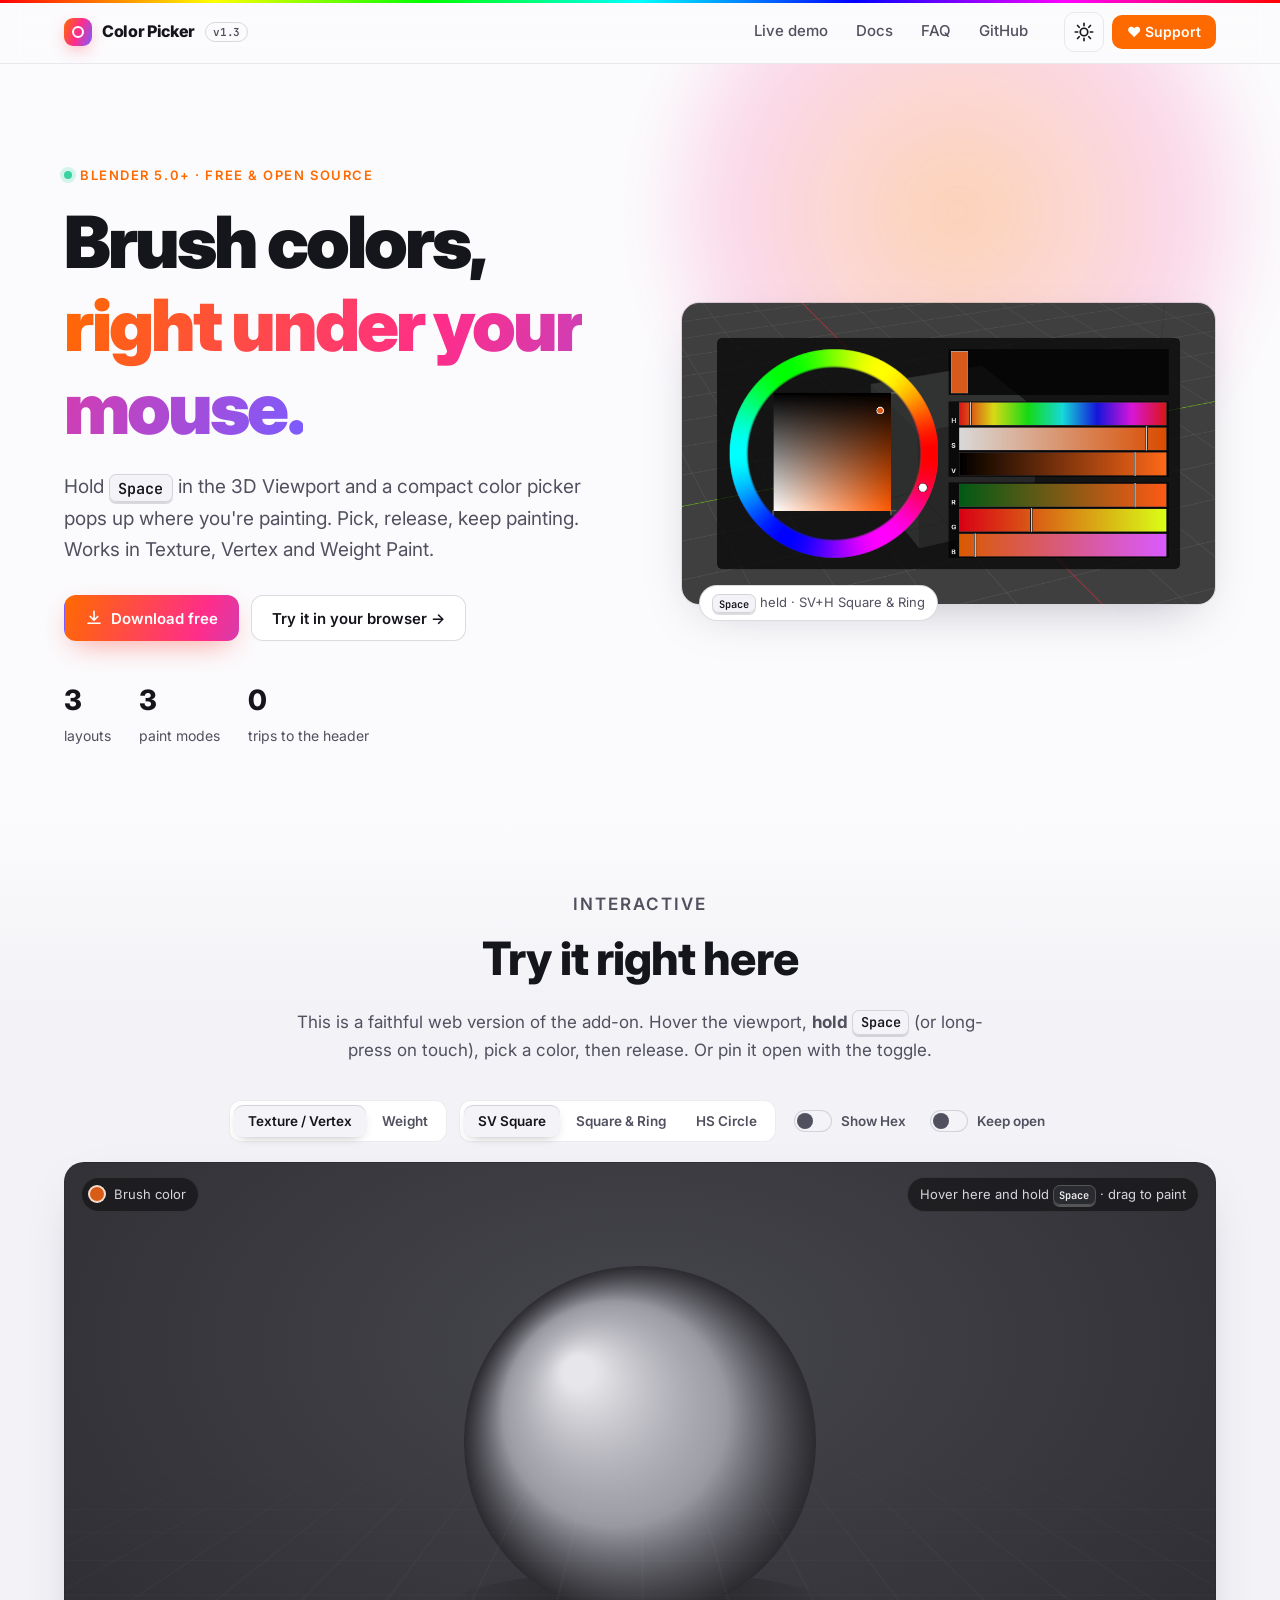
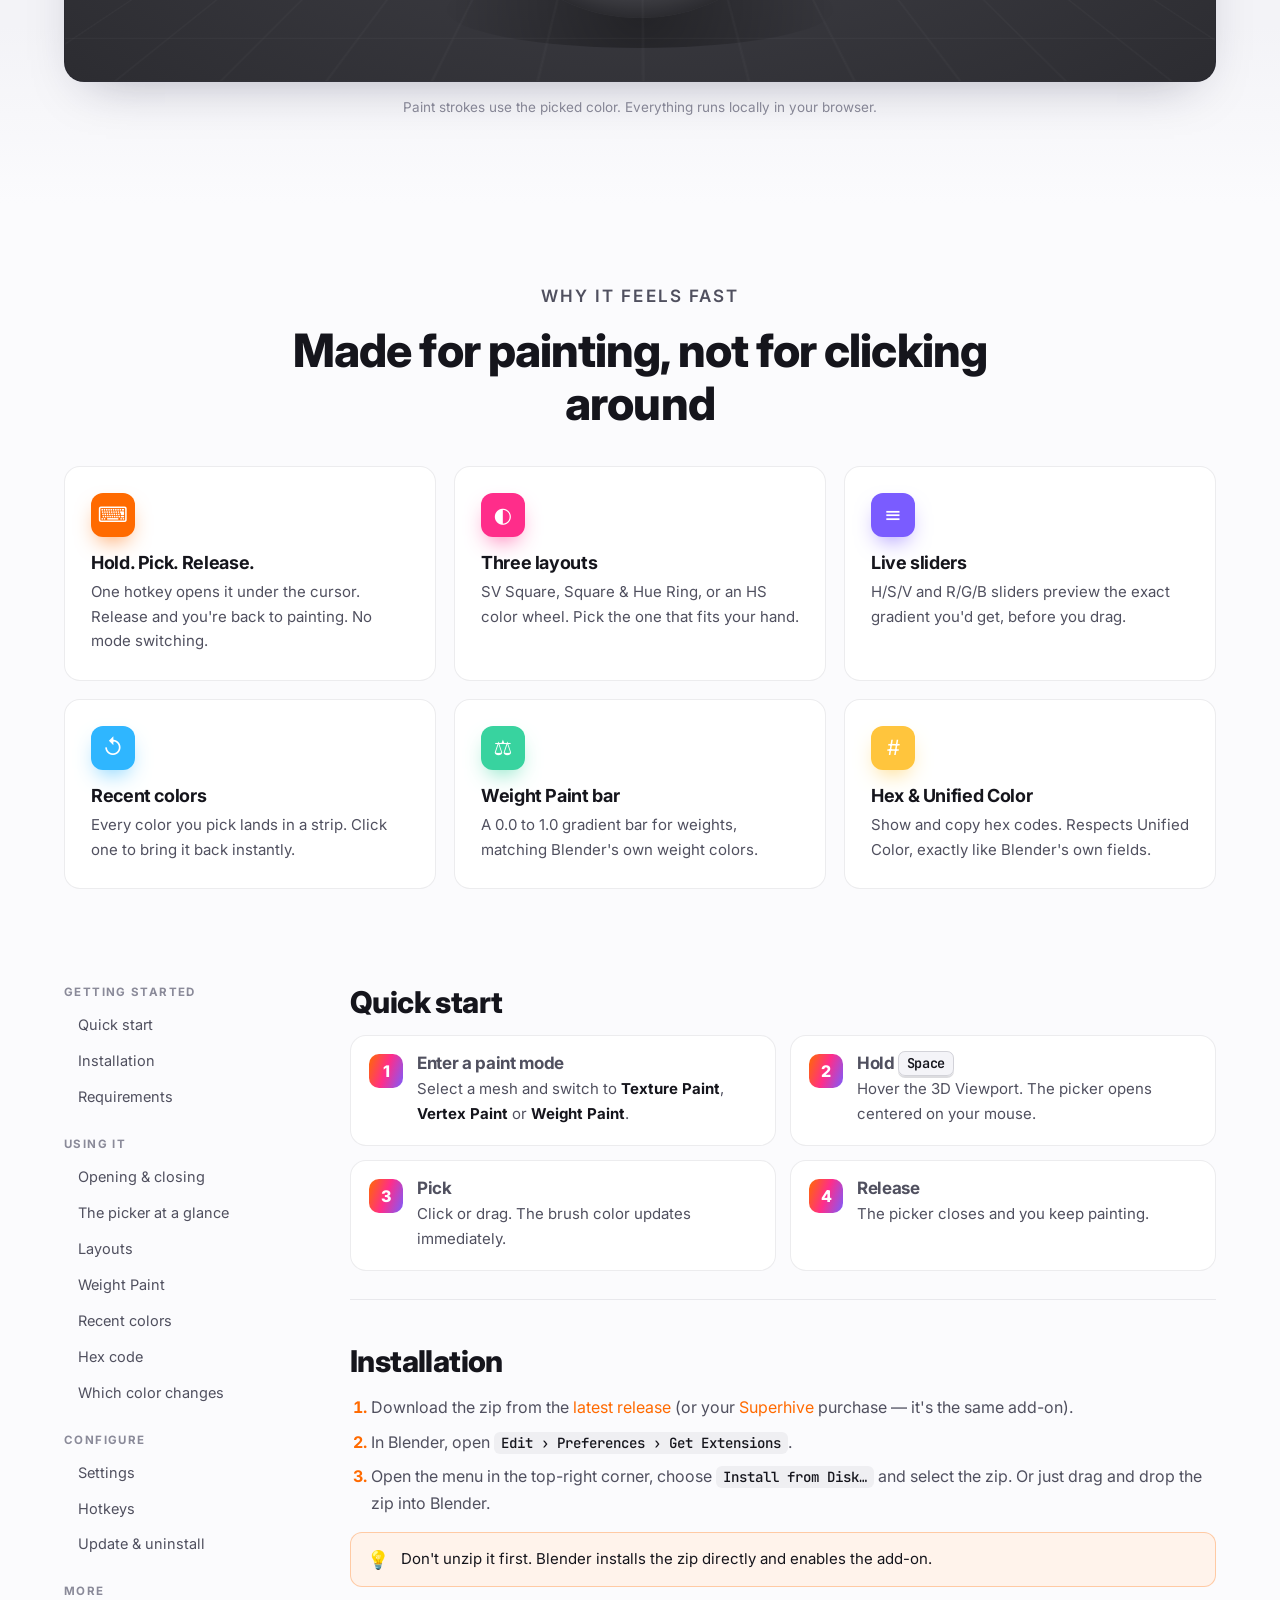
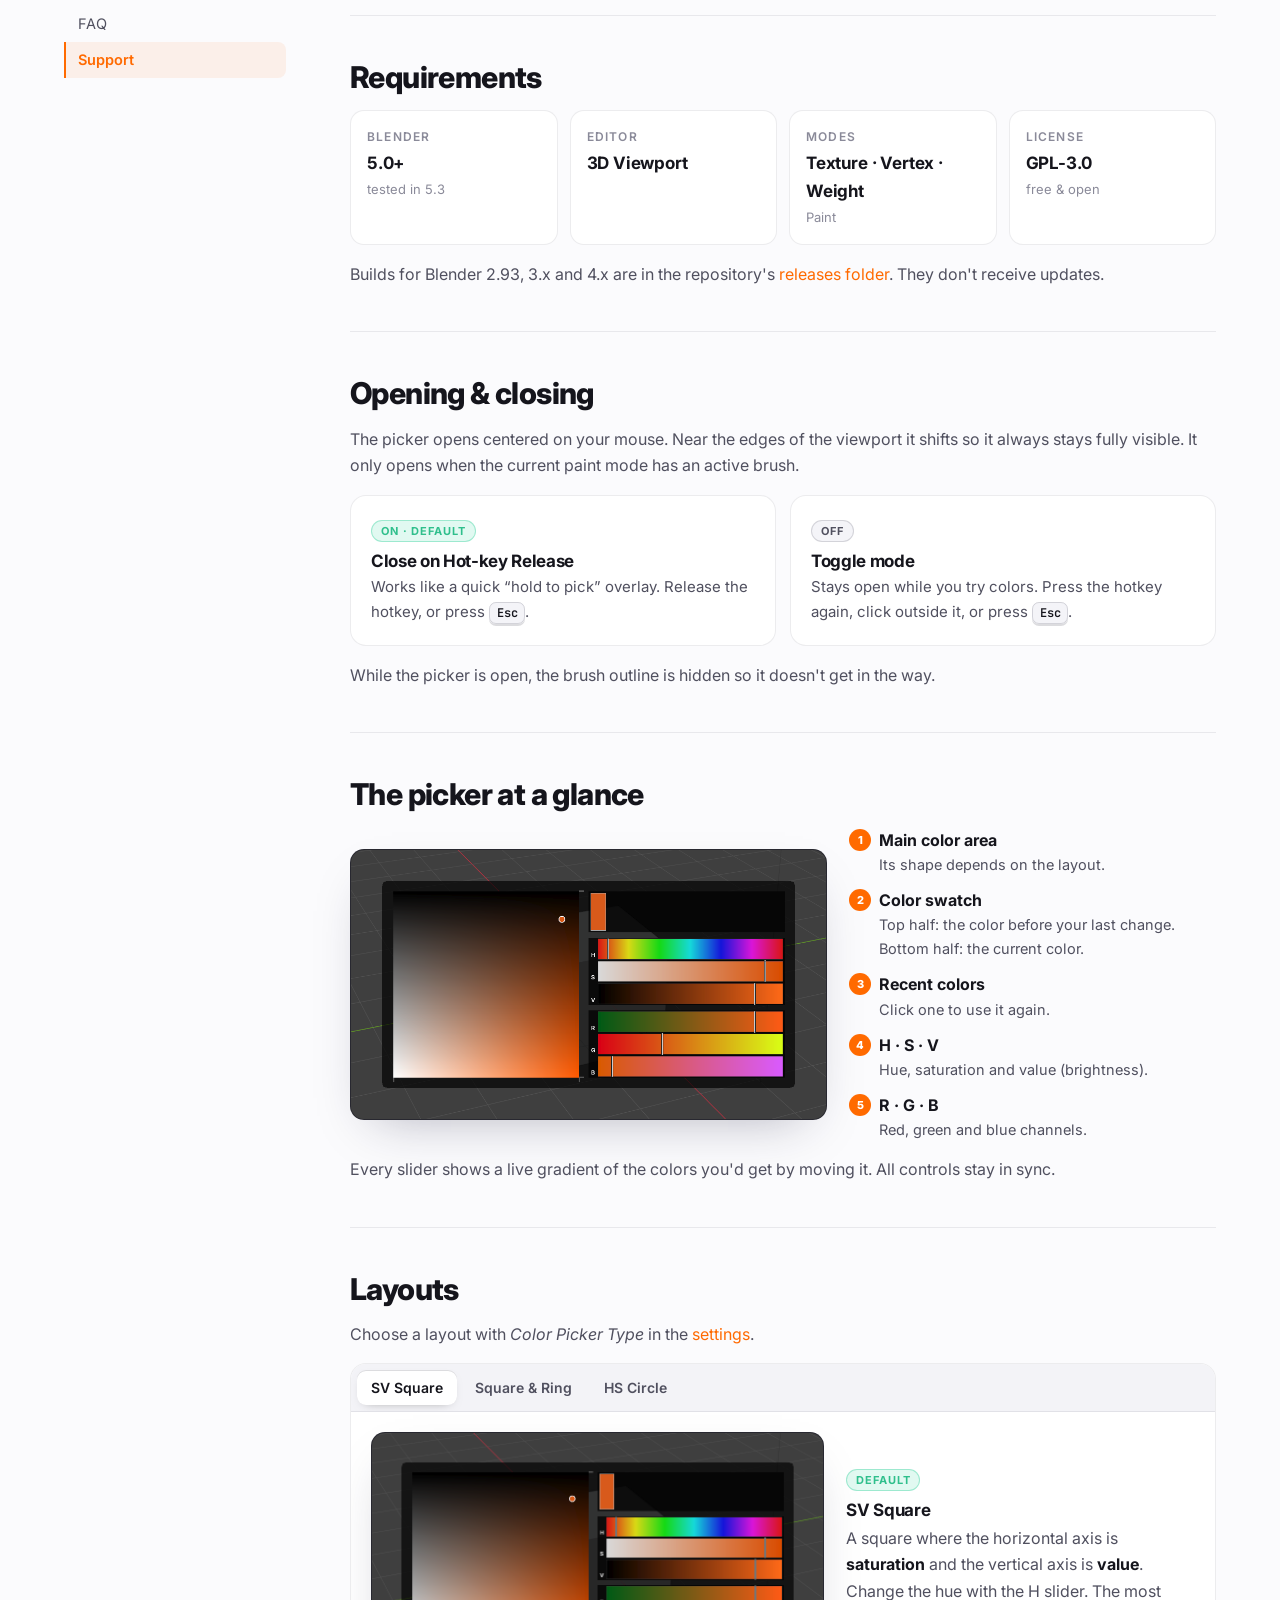
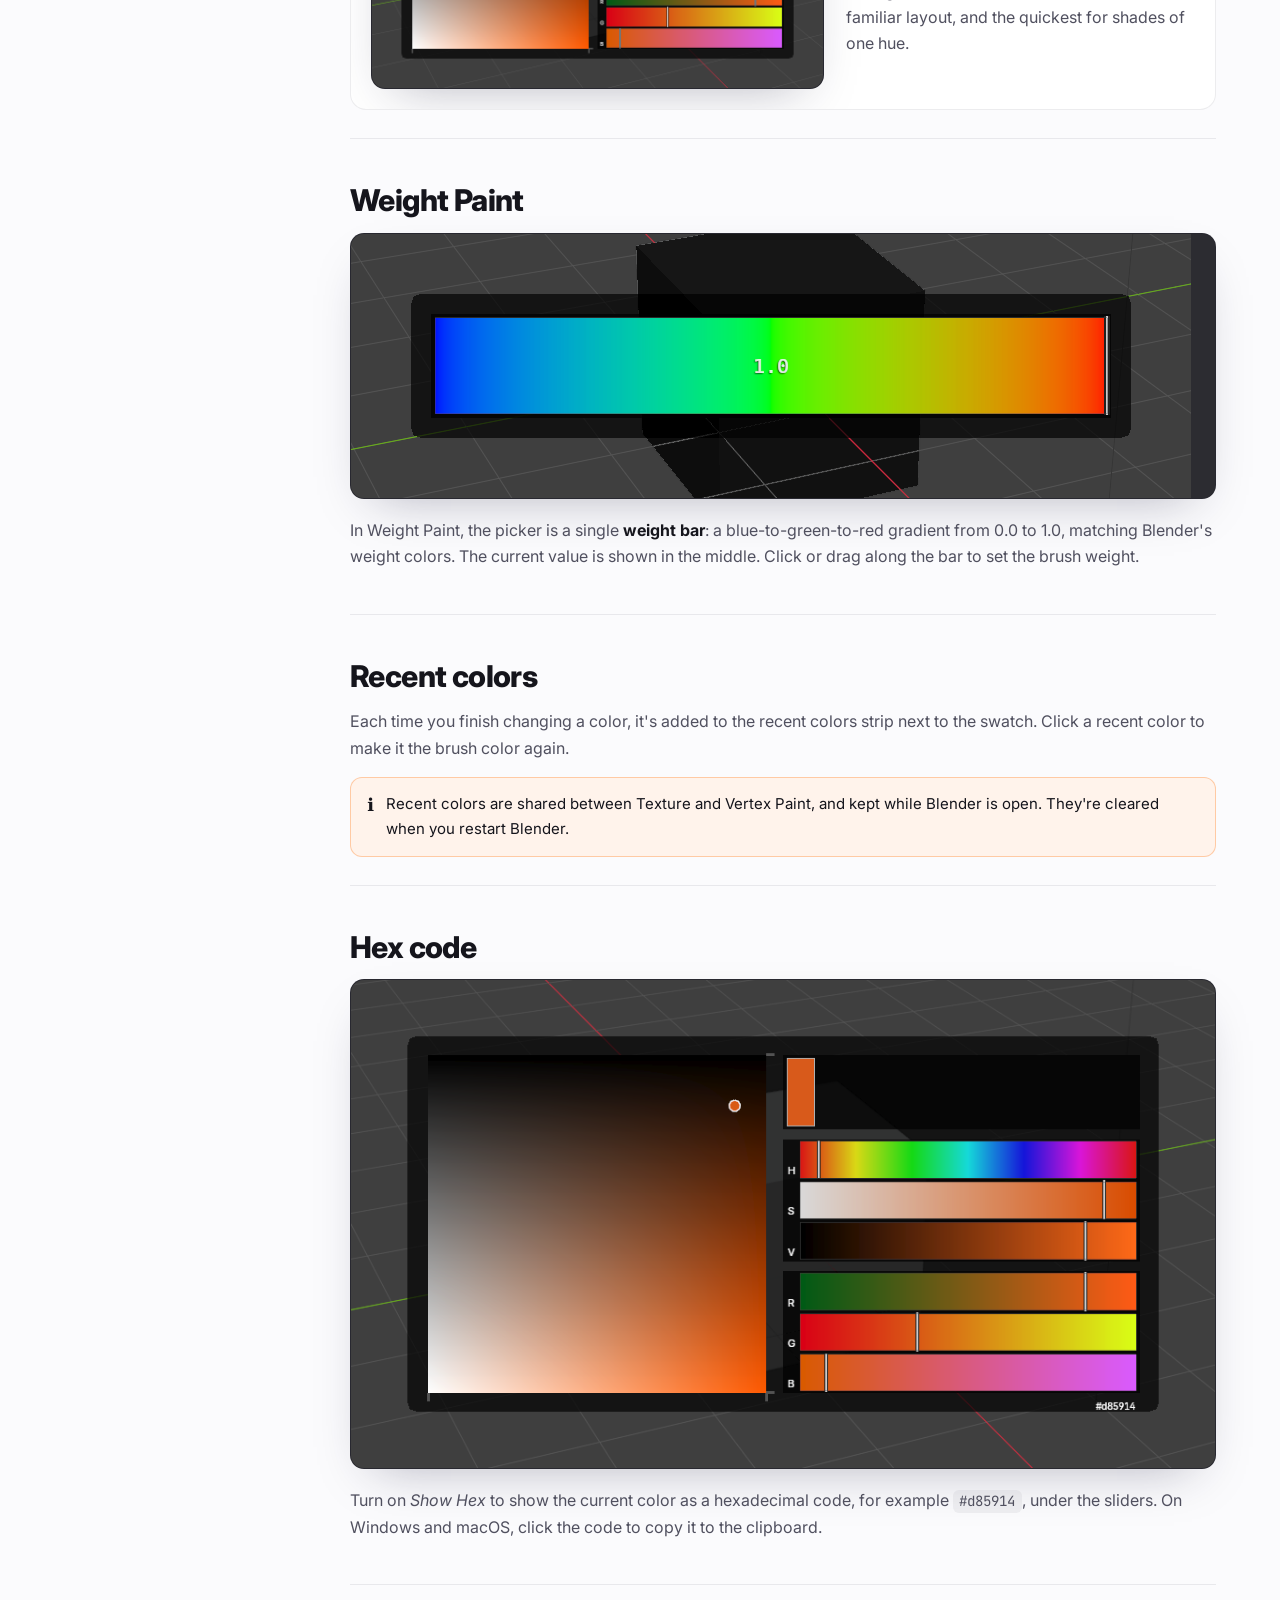
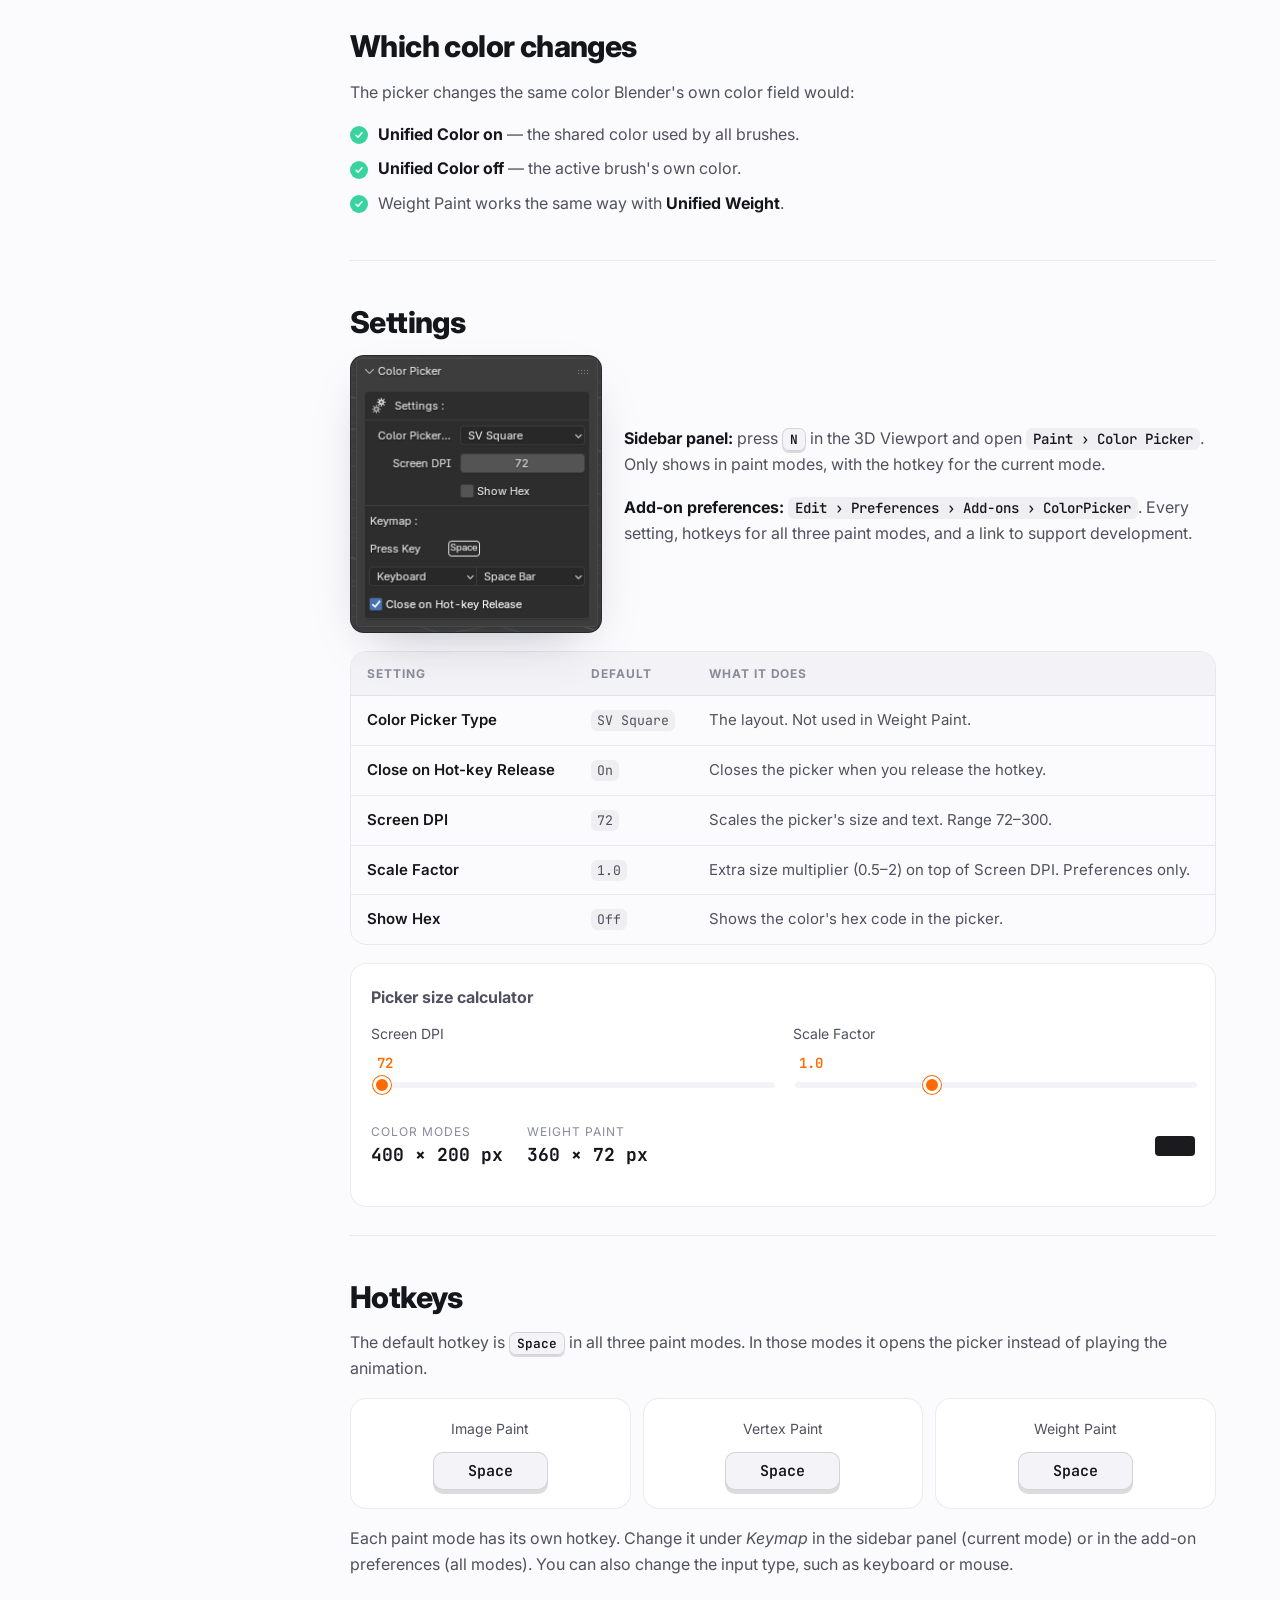
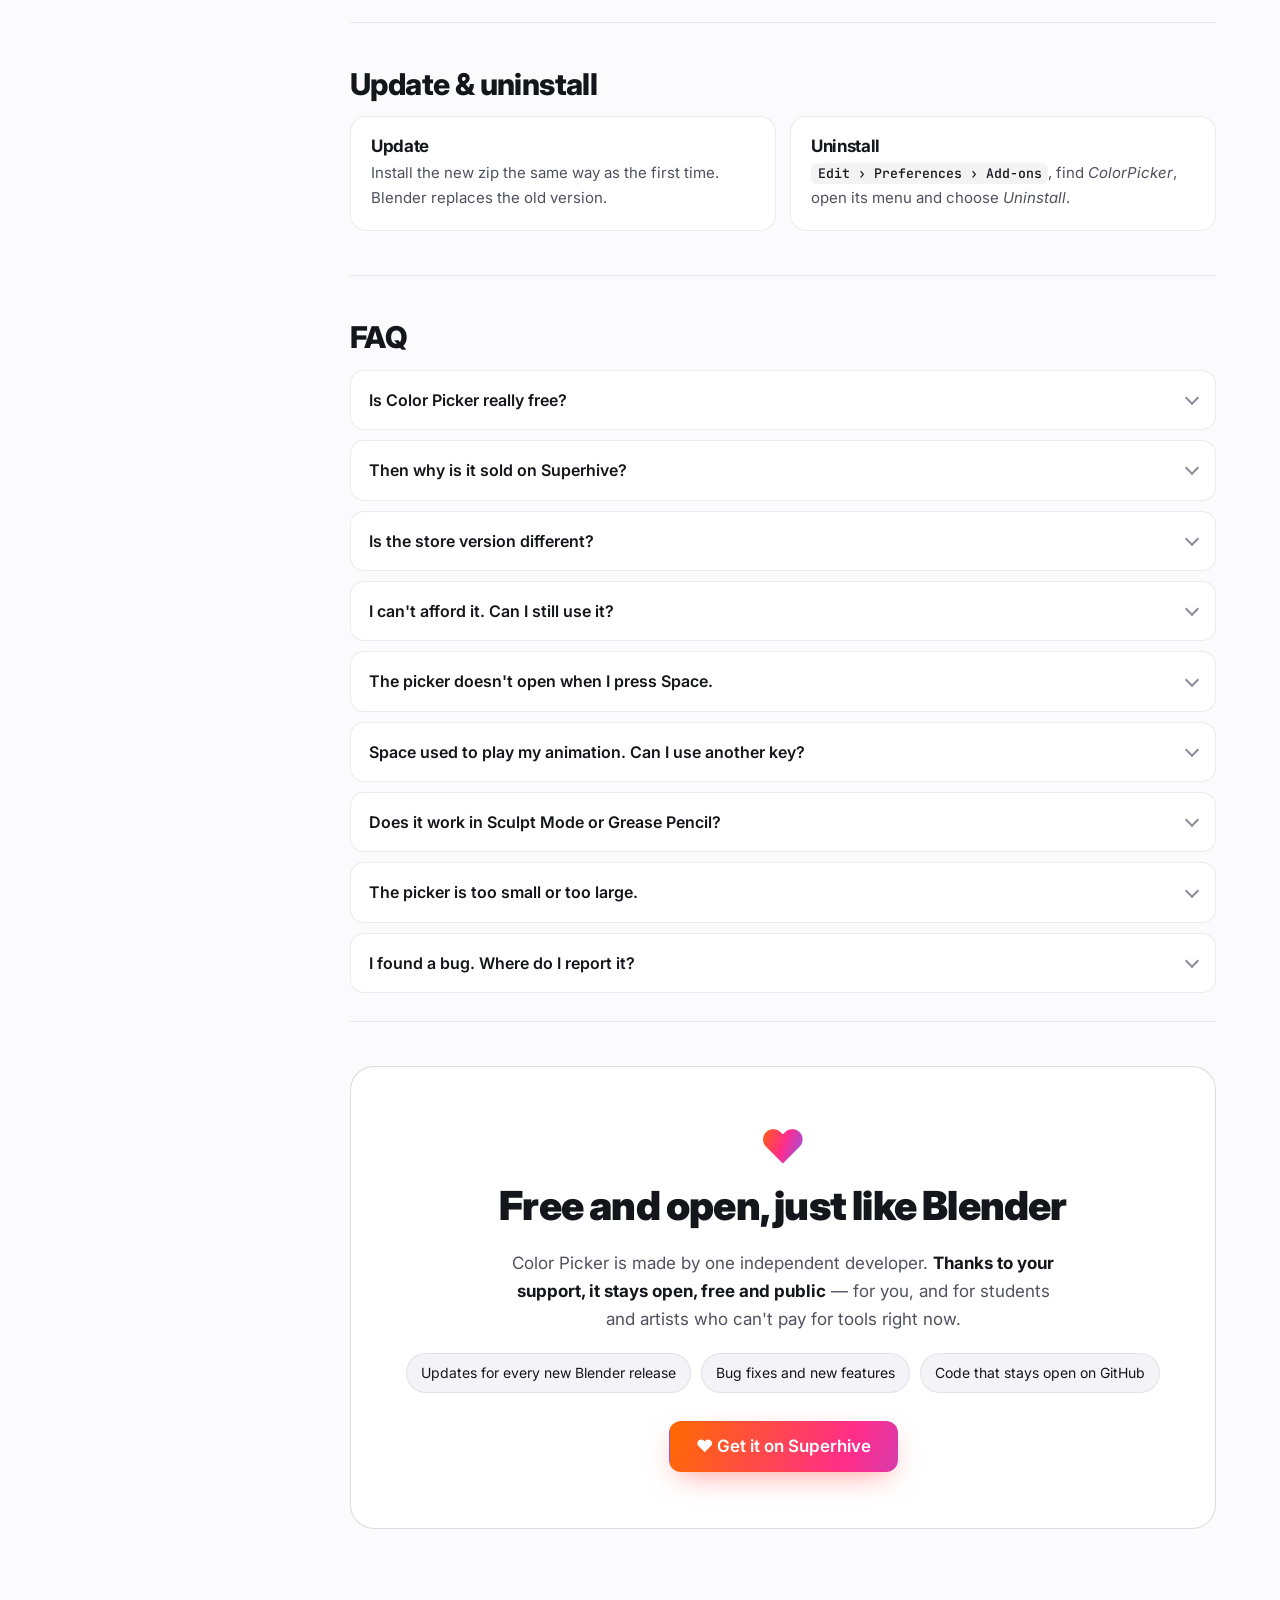
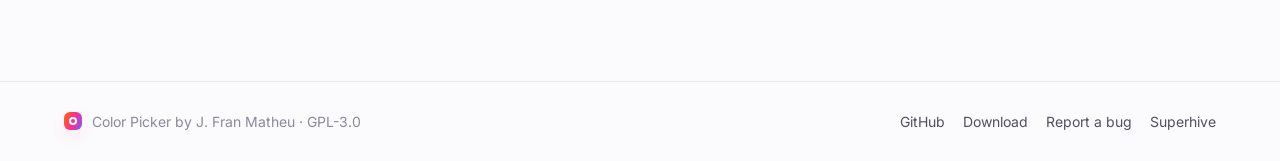
==== docs/index.html @ aeb82fc2 "Add interactive GitHub Pages documentation site Single-page docs in docs/ with a live in-browser ver" ====
<!doctype html>
<html lang="en" data-theme="dark">
<head>
<meta charset="utf-8">
<meta name="viewport" content="width=device-width, initial-scale=1">
<title>Color Picker for Blender — Documentation</title>
<meta name="description" content="A fast color picker that pops up right under your mouse in Blender's Texture, Vertex and Weight Paint. Free and open source.">
<meta property="og:title" content="Color Picker for Blender">
<meta property="og:description" content="Brush colors, right under your mouse. Hold Space, pick, release.">
<meta property="og:image" content="https://jfranmatheu.github.io/Blender-Color-Picker/images/cover.png">
<meta name="theme-color" content="#121216">
<link rel="icon" href="data:image/svg+xml,%3Csvg xmlns='http://www.w3.org/2000/svg' viewBox='0 0 32 32'%3E%3Cdefs%3E%3ClinearGradient id='g' x1='0' x2='1' y1='0' y2='1'%3E%3Cstop offset='0' stop-color='%23ff6a00'/%3E%3Cstop offset='.5' stop-color='%23ff2d8a'/%3E%3Cstop offset='1' stop-color='%237a5cff'/%3E%3C/linearGradient%3E%3C/defs%3E%3Crect width='32' height='32' rx='9' fill='url(%23g)'/%3E%3Ccircle cx='16' cy='16' r='6' fill='none' stroke='white' stroke-width='3'/%3E%3C/svg%3E">
<link rel="preconnect" href="https://fonts.googleapis.com">
<link rel="preconnect" href="https://fonts.gstatic.com" crossorigin>
<link href="https://fonts.googleapis.com/css2?family=Inter:wght@400;500;600;700;800;900&family=JetBrains+Mono:wght@500&display=swap" rel="stylesheet">
<link rel="stylesheet" href="assets/style.css">
<script>
  // Apply the saved theme before first paint to avoid a flash.
  try { const t = localStorage.getItem('cp-theme'); if (t) document.documentElement.dataset.theme = t;
        else if (matchMedia('(prefers-color-scheme: light)').matches) document.documentElement.dataset.theme = 'light'; } catch (e) {}
</script>
</head>
<body>

<div class="hue-stripe" aria-hidden="true"></div>

<header class="topbar">
  <div class="topbar-inner">
    <a class="brand" href="#top" aria-label="Color Picker home">
      <span class="brand-mark" aria-hidden="true"></span>
      <span>Color Picker</span>
      <span class="brand-tag">v1.3</span>
    </a>
    <nav class="topnav" aria-label="Main">
      <a href="#demo">Live demo</a>
      <a href="#quick-start">Docs</a>
      <a href="#faq">FAQ</a>
      <a href="https://github.com/jfranmatheu/Blender-Color-Picker" target="_blank" rel="noopener">GitHub</a>
    </nav>
    <div class="topbar-actions">
      <button class="icon-btn" id="theme-toggle" aria-label="Toggle light and dark theme" title="Toggle theme">
        <svg class="i-sun" viewBox="0 0 24 24" aria-hidden="true"><circle cx="12" cy="12" r="4.5"/><path d="M12 1.5v3M12 19.5v3M4.2 4.2l2.1 2.1M17.7 17.7l2.1 2.1M1.5 12h3M19.5 12h3M4.2 19.8l2.1-2.1M17.7 6.3l2.1-2.1"/></svg>
        <svg class="i-moon" viewBox="0 0 24 24" aria-hidden="true"><path d="M20.5 14.5A8.5 8.5 0 1 1 9.5 3.5a7 7 0 0 0 11 11z"/></svg>
      </button>
      <a class="btn btn-sm btn-accent" href="https://superhivemarket.com/products/color-picker" target="_blank" rel="noopener">♥ Support</a>
      <button class="icon-btn menu-btn" id="menu-btn" aria-label="Open documentation menu" aria-expanded="false" aria-controls="sidebar">
        <svg viewBox="0 0 24 24" aria-hidden="true"><path d="M4 7h16M4 12h16M4 17h16"/></svg>
      </button>
    </div>
  </div>
</header>

<main id="top">

<!-- ============================== HERO ============================== -->
<section class="hero">
  <div class="hero-glow" aria-hidden="true"></div>
  <div class="wrap hero-grid">
    <div class="hero-copy reveal">
      <p class="eyebrow"><span class="dot"></span> Blender 5.0+ · Free &amp; open source</p>
      <h1>Brush colors,<br><span class="grad-text">right under your mouse.</span></h1>
      <p class="lead">Hold <kbd>Space</kbd> in the 3D Viewport and a compact color picker pops up where you're painting. Pick, release, keep painting. Works in Texture, Vertex and Weight Paint.</p>
      <div class="hero-ctas">
        <a class="btn btn-primary" href="https://github.com/jfranmatheu/Blender-Color-Picker/releases/latest">
          <svg viewBox="0 0 24 24" aria-hidden="true"><path d="M12 3v12m0 0l-5-5m5 5l5-5M4 19h16"/></svg>
          Download free
        </a>
        <a class="btn btn-ghost" href="#demo">Try it in your browser →</a>
      </div>
      <ul class="hero-meta">
        <li><strong>3</strong> layouts</li>
        <li><strong>3</strong> paint modes</li>
        <li><strong>0</strong> trips to the header</li>
      </ul>
    </div>
    <figure class="hero-shot reveal">
      <img src="images/sv_square_hue_ring.png" alt="The Color Picker popup with a hue ring and saturation/value square, plus H S V and R G B sliders" width="920" height="520">
      <figcaption><kbd>Space</kbd> held · SV+H Square &amp; Ring</figcaption>
    </figure>
  </div>
</section>

<!-- ============================== DEMO ============================== -->
<section class="demo-section" id="demo">
  <div class="wrap">
    <div class="section-head reveal">
      <p class="eyebrow">Interactive</p>
      <h2>Try it right here</h2>
      <p>This is a faithful web version of the add-on. Hover the viewport, <strong>hold <kbd>Space</kbd></strong> (or long-press on touch), pick a color, then release. Or pin it open with the toggle.</p>
    </div>

    <div class="demo-controls reveal" role="toolbar" aria-label="Demo options">
      <div class="seg" role="radiogroup" aria-label="Paint mode">
        <button class="seg-btn is-active" data-mode="color" role="radio" aria-checked="true">Texture / Vertex</button>
        <button class="seg-btn" data-mode="weight" role="radio" aria-checked="false">Weight</button>
      </div>
      <div class="seg" role="radiogroup" aria-label="Picker layout" id="layout-seg">
        <button class="seg-btn is-active" data-layout="sv" role="radio" aria-checked="true">SV Square</button>
        <button class="seg-btn" data-layout="ring" role="radio" aria-checked="false">Square &amp; Ring</button>
        <button class="seg-btn" data-layout="wheel" role="radio" aria-checked="false">HS Circle</button>
      </div>
      <label class="switch"><input type="checkbox" id="opt-hex"><span></span>Show Hex</label>
      <label class="switch"><input type="checkbox" id="opt-pin"><span></span>Keep open</label>
    </div>

    <div class="viewport reveal" id="viewport" tabindex="0" aria-label="Demo 3D viewport. Hold Space to open the color picker.">
      <canvas id="paint" aria-hidden="true"></canvas>
      <div class="vp-grid" aria-hidden="true"></div>
      <div class="vp-hud">
        <span class="vp-chip"><span class="vp-swatch" id="hud-swatch"></span><span id="hud-label">Brush color</span></span>
        <span class="vp-hint" id="vp-hint">Hover here and hold <kbd>Space</kbd> · drag to paint</span>
      </div>
      <div class="cp" id="cp" hidden>
        <div class="cp-main" id="cp-main">
          <canvas id="cp-canvas" width="360" height="360"></canvas>
        </div>
        <div class="cp-side">
          <div class="cp-top">
            <div class="cp-swatch" title="Top: before your last change · Bottom: current color"><span id="sw-old"></span><span id="sw-new"></span></div>
            <div class="cp-recent" id="cp-recent" aria-label="Recent colors"></div>
          </div>
          <div class="cp-sliders" id="cp-sliders"></div>
          <button class="cp-hex" id="cp-hex" hidden title="Click to copy">#000000</button>
        </div>
        <div class="cp-weight" id="cp-weight" hidden>
          <div class="cp-weight-bar" id="weight-bar"><span class="cp-weight-handle" id="weight-handle"></span><span class="cp-weight-val" id="weight-val">1.0</span></div>
        </div>
      </div>
      <div class="kbd-float" id="kbd-float" aria-hidden="true"><kbd>Space</kbd></div>
    </div>
    <p class="demo-note">Paint strokes use the picked color. Everything runs locally in your browser.</p>
  </div>
</section>

<!-- ============================== FEATURES ============================== -->
<section class="features">
  <div class="wrap">
    <div class="section-head reveal">
      <p class="eyebrow">Why it feels fast</p>
      <h2>Made for painting, not for clicking around</h2>
    </div>
    <div class="feature-grid">
      <article class="feature reveal"><div class="f-ico" style="--c:#ff6a00">⌨</div><h3>Hold. Pick. Release.</h3><p>One hotkey opens it under the cursor. Release and you're back to painting. No mode switching.</p></article>
      <article class="feature reveal"><div class="f-ico" style="--c:#ff2d8a">◐</div><h3>Three layouts</h3><p>SV Square, Square &amp; Hue Ring, or an HS color wheel. Pick the one that fits your hand.</p></article>
      <article class="feature reveal"><div class="f-ico" style="--c:#7a5cff">≡</div><h3>Live sliders</h3><p>H/S/V and R/G/B sliders preview the exact gradient you'd get, before you drag.</p></article>
      <article class="feature reveal"><div class="f-ico" style="--c:#2fb6ff">↺</div><h3>Recent colors</h3><p>Every color you pick lands in a strip. Click one to bring it back instantly.</p></article>
      <article class="feature reveal"><div class="f-ico" style="--c:#38d39f">⚖</div><h3>Weight Paint bar</h3><p>A 0.0 to 1.0 gradient bar for weights, matching Blender's own weight colors.</p></article>
      <article class="feature reveal"><div class="f-ico" style="--c:#ffc53d">#</div><h3>Hex &amp; Unified Color</h3><p>Show and copy hex codes. Respects Unified Color, exactly like Blender's own fields.</p></article>
    </div>
  </div>
</section>

<!-- ============================== DOCS ============================== -->
<div class="docs wrap" id="docs">
  <aside class="sidebar" id="sidebar" aria-label="Documentation">
    <div class="sidebar-inner">
      <p class="side-title">Getting started</p>
      <a href="#quick-start">Quick start</a>
      <a href="#installation">Installation</a>
      <a href="#requirements">Requirements</a>
      <p class="side-title">Using it</p>
      <a href="#opening-closing">Opening &amp; closing</a>
      <a href="#anatomy">The picker at a glance</a>
      <a href="#layouts">Layouts</a>
      <a href="#weight-paint">Weight Paint</a>
      <a href="#recent-colors">Recent colors</a>
      <a href="#hex">Hex code</a>
      <a href="#unified">Which color changes</a>
      <p class="side-title">Configure</p>
      <a href="#settings">Settings</a>
      <a href="#hotkeys">Hotkeys</a>
      <a href="#update">Update &amp; uninstall</a>
      <p class="side-title">More</p>
      <a href="#faq">FAQ</a>
      <a href="#support">Support</a>
    </div>
  </aside>

  <article class="content">

    <section id="quick-start" class="doc reveal">
      <h2><a href="#quick-start" class="anchor">#</a>Quick start</h2>
      <ol class="steps">
        <li><span class="step-n">1</span><div><h4>Enter a paint mode</h4><p>Select a mesh and switch to <strong>Texture Paint</strong>, <strong>Vertex Paint</strong> or <strong>Weight Paint</strong>.</p></div></li>
        <li><span class="step-n">2</span><div><h4>Hold <kbd>Space</kbd></h4><p>Hover the 3D Viewport. The picker opens centered on your mouse.</p></div></li>
        <li><span class="step-n">3</span><div><h4>Pick</h4><p>Click or drag. The brush color updates immediately.</p></div></li>
        <li><span class="step-n">4</span><div><h4>Release</h4><p>The picker closes and you keep painting.</p></div></li>
      </ol>
    </section>

    <section id="installation" class="doc reveal">
      <h2><a href="#installation" class="anchor">#</a>Installation</h2>
      <ol class="plain">
        <li>Download the zip from the <a href="https://github.com/jfranmatheu/Blender-Color-Picker/releases/latest">latest release</a> (or your <a href="https://superhivemarket.com/products/color-picker">Superhive</a> purchase — it's the same add-on).</li>
        <li>In Blender, open <span class="path">Edit › Preferences › Get Extensions</span>.</li>
        <li>Open the menu in the top-right corner, choose <span class="path">Install from Disk…</span> and select the zip. Or just drag and drop the zip into Blender.</li>
      </ol>
      <div class="callout"><span class="callout-ico">💡</span><p>Don't unzip it first. Blender installs the zip directly and enables the add-on.</p></div>
    </section>

    <section id="requirements" class="doc reveal">
      <h2><a href="#requirements" class="anchor">#</a>Requirements</h2>
      <div class="spec-grid">
        <div class="spec"><span>Blender</span><strong>5.0+</strong><em>tested in 5.3</em></div>
        <div class="spec"><span>Editor</span><strong>3D Viewport</strong><em>&nbsp;</em></div>
        <div class="spec"><span>Modes</span><strong>Texture · Vertex · Weight</strong><em>Paint</em></div>
        <div class="spec"><span>License</span><strong>GPL-3.0</strong><em>free &amp; open</em></div>
      </div>
      <p class="muted">Builds for Blender 2.93, 3.x and 4.x are in the repository's <a href="https://github.com/jfranmatheu/Blender-Color-Picker/tree/main/releases">releases folder</a>. They don't receive updates.</p>
    </section>

    <section id="opening-closing" class="doc reveal">
      <h2><a href="#opening-closing" class="anchor">#</a>Opening &amp; closing</h2>
      <p>The picker opens centered on your mouse. Near the edges of the viewport it shifts so it always stays fully visible. It only opens when the current paint mode has an active brush.</p>
      <div class="compare">
        <div class="compare-card"><span class="badge badge-on">On · default</span><h4>Close on Hot-key Release</h4><p>Works like a quick “hold to pick” overlay. Release the hotkey, or press <kbd>Esc</kbd>.</p></div>
        <div class="compare-card"><span class="badge">Off</span><h4>Toggle mode</h4><p>Stays open while you try colors. Press the hotkey again, click outside it, or press <kbd>Esc</kbd>.</p></div>
      </div>
      <p class="muted">While the picker is open, the brush outline is hidden so it doesn't get in the way.</p>
    </section>

    <section id="anatomy" class="doc reveal">
      <h2><a href="#anatomy" class="anchor">#</a>The picker at a glance</h2>
      <div class="anatomy">
        <figure class="frame"><img src="images/sv_square.png" alt="SV Square picker" loading="lazy" width="920" height="520"></figure>
        <dl class="anatomy-list">
          <div><dt><span class="pin">1</span>Main color area</dt><dd>Its shape depends on the layout.</dd></div>
          <div><dt><span class="pin">2</span>Color swatch</dt><dd>Top half: the color before your last change. Bottom half: the current color.</dd></div>
          <div><dt><span class="pin">3</span>Recent colors</dt><dd>Click one to use it again.</dd></div>
          <div><dt><span class="pin">4</span>H · S · V</dt><dd>Hue, saturation and value (brightness).</dd></div>
          <div><dt><span class="pin">5</span>R · G · B</dt><dd>Red, green and blue channels.</dd></div>
        </dl>
      </div>
      <p>Every slider shows a live gradient of the colors you'd get by moving it. All controls stay in sync.</p>
    </section>

    <section id="layouts" class="doc reveal">
      <h2><a href="#layouts" class="anchor">#</a>Layouts</h2>
      <p>Choose a layout with <em>Color Picker Type</em> in the <a href="#settings">settings</a>.</p>
      <div class="tabs" data-tabs>
        <div class="tab-list" role="tablist" aria-label="Layouts">
          <button role="tab" aria-selected="true" aria-controls="tab-sv" id="t-sv">SV Square</button>
          <button role="tab" aria-selected="false" aria-controls="tab-ring" id="t-ring" tabindex="-1">Square &amp; Ring</button>
          <button role="tab" aria-selected="false" aria-controls="tab-wheel" id="t-wheel" tabindex="-1">HS Circle</button>
        </div>
        <div class="tab-panel" role="tabpanel" id="tab-sv" aria-labelledby="t-sv">
          <figure class="frame"><img src="images/sv_square.png" alt="SV Square layout" loading="lazy" width="920" height="520"></figure>
          <div><span class="badge badge-on">Default</span><h4>SV Square</h4><p>A square where the horizontal axis is <strong>saturation</strong> and the vertical axis is <strong>value</strong>. Change the hue with the H slider. The most familiar layout, and the quickest for shades of one hue.</p></div>
        </div>
        <div class="tab-panel" role="tabpanel" id="tab-ring" aria-labelledby="t-ring" hidden>
          <figure class="frame"><img src="images/sv_square_hue_ring.png" alt="SV+H Square and Ring layout" loading="lazy" width="920" height="520"></figure>
          <div><h4>SV+H Square &amp; Ring</h4><p>The saturation/value square inside a <strong>hue ring</strong>. Drag around the ring for hue and inside the square for tone. Pick any color without touching the sliders.</p></div>
        </div>
        <div class="tab-panel" role="tabpanel" id="tab-wheel" aria-labelledby="t-wheel" hidden>
          <figure class="frame"><img src="images/hs_circle.png" alt="HS Circle layout" loading="lazy" width="920" height="520"></figure>
          <div><h4>HS Circle</h4><p>A color wheel: the angle sets the <strong>hue</strong>, the distance from the center sets the <strong>saturation</strong>. Change brightness with the V slider. Closest to a painter's wheel.</p></div>
        </div>
      </div>
    </section>

    <section id="weight-paint" class="doc reveal">
      <h2><a href="#weight-paint" class="anchor">#</a>Weight Paint</h2>
      <figure class="frame"><img src="images/weight_paint.png" alt="Weight Paint bar" loading="lazy" width="840" height="264"></figure>
      <p>In Weight Paint, the picker is a single <strong>weight bar</strong>: a blue-to-green-to-red gradient from 0.0 to 1.0, matching Blender's weight colors. The current value is shown in the middle. Click or drag along the bar to set the brush weight.</p>
    </section>

    <section id="recent-colors" class="doc reveal">
      <h2><a href="#recent-colors" class="anchor">#</a>Recent colors</h2>
      <p>Each time you finish changing a color, it's added to the recent colors strip next to the swatch. Click a recent color to make it the brush color again.</p>
      <div class="callout"><span class="callout-ico">ℹ️</span><p>Recent colors are shared between Texture and Vertex Paint, and kept while Blender is open. They're cleared when you restart Blender.</p></div>
    </section>

    <section id="hex" class="doc reveal">
      <h2><a href="#hex" class="anchor">#</a>Hex code</h2>
      <figure class="frame"><img src="images/sv_square_hex.png" alt="SV Square with hex code shown" loading="lazy" width="920" height="520"></figure>
      <p>Turn on <em>Show Hex</em> to show the current color as a hexadecimal code, for example <code>#d85914</code>, under the sliders. On Windows and macOS, click the code to copy it to the clipboard.</p>
    </section>

    <section id="unified" class="doc reveal">
      <h2><a href="#unified" class="anchor">#</a>Which color changes</h2>
      <p>The picker changes the same color Blender's own color field would:</p>
      <ul class="checks">
        <li><strong>Unified Color on</strong> — the shared color used by all brushes.</li>
        <li><strong>Unified Color off</strong> — the active brush's own color.</li>
        <li>Weight Paint works the same way with <strong>Unified Weight</strong>.</li>
      </ul>
    </section>

    <section id="settings" class="doc reveal">
      <h2><a href="#settings" class="anchor">#</a>Settings</h2>
      <div class="settings-intro">
        <figure class="frame frame-sm"><img src="images/sidebar_panel.png" alt="Color Picker sidebar panel" loading="lazy" width="252" height="278"></figure>
        <div>
          <p><strong>Sidebar panel:</strong> press <kbd>N</kbd> in the 3D Viewport and open <span class="path">Paint › Color Picker</span>. Only shows in paint modes, with the hotkey for the current mode.</p>
          <p><strong>Add-on preferences:</strong> <span class="path">Edit › Preferences › Add-ons › ColorPicker</span>. Every setting, hotkeys for all three paint modes, and a link to support development.</p>
        </div>
      </div>
      <div class="table-wrap">
        <table>
          <thead><tr><th>Setting</th><th>Default</th><th>What it does</th></tr></thead>
          <tbody>
            <tr><td>Color Picker Type</td><td><code>SV Square</code></td><td>The layout. Not used in Weight Paint.</td></tr>
            <tr><td>Close on Hot-key Release</td><td><code>On</code></td><td>Closes the picker when you release the hotkey.</td></tr>
            <tr><td>Screen DPI</td><td><code>72</code></td><td>Scales the picker's size and text. Range 72–300.</td></tr>
            <tr><td>Scale Factor</td><td><code>1.0</code></td><td>Extra size multiplier (0.5–2) on top of Screen DPI. Preferences only.</td></tr>
            <tr><td>Show Hex</td><td><code>Off</code></td><td>Shows the color's hex code in the picker.</td></tr>
          </tbody>
        </table>
      </div>
      <div class="calc">
        <p class="calc-title">Picker size calculator</p>
        <div class="calc-row">
          <label>Screen DPI <output id="c-dpi-v">72</output><input type="range" id="c-dpi" min="72" max="300" value="72"></label>
          <label>Scale Factor <output id="c-scale-v">1.0</output><input type="range" id="c-scale" min="0.5" max="2" step="0.1" value="1"></label>
        </div>
        <div class="calc-out">
          <div><span>Color modes</span><strong id="c-out-color">400 × 200 px</strong></div>
          <div><span>Weight Paint</span><strong id="c-out-weight">360 × 72 px</strong></div>
          <div class="calc-preview"><span id="c-box"></span></div>
        </div>
      </div>
    </section>

    <section id="hotkeys" class="doc reveal">
      <h2><a href="#hotkeys" class="anchor">#</a>Hotkeys</h2>
      <p>The default hotkey is <kbd>Space</kbd> in all three paint modes. In those modes it opens the picker instead of playing the animation.</p>
      <div class="key-grid">
        <div class="key-card"><span>Image Paint</span><kbd class="kbd-lg">Space</kbd></div>
        <div class="key-card"><span>Vertex Paint</span><kbd class="kbd-lg">Space</kbd></div>
        <div class="key-card"><span>Weight Paint</span><kbd class="kbd-lg">Space</kbd></div>
      </div>
      <p>Each paint mode has its own hotkey. Change it under <em>Keymap</em> in the sidebar panel (current mode) or in the add-on preferences (all modes). You can also change the input type, such as keyboard or mouse.</p>
    </section>

    <section id="update" class="doc reveal">
      <h2><a href="#update" class="anchor">#</a>Update &amp; uninstall</h2>
      <div class="compare">
        <div class="compare-card"><h4>Update</h4><p>Install the new zip the same way as the first time. Blender replaces the old version.</p></div>
        <div class="compare-card"><h4>Uninstall</h4><p><span class="path">Edit › Preferences › Add-ons</span>, find <em>ColorPicker</em>, open its menu and choose <em>Uninstall</em>.</p></div>
      </div>
    </section>

    <section id="faq" class="doc reveal">
      <h2><a href="#faq" class="anchor">#</a>FAQ</h2>
      <div class="faq">
        <details><summary>Is Color Picker really free?</summary><p>Yes. It's free and open source under GPL-3.0, the same family of license as Blender. Download it from the <a href="https://github.com/jfranmatheu/Blender-Color-Picker/releases/latest">latest release</a>, use it in personal and commercial work, study the code and share it.</p></details>
        <details><summary>Then why is it sold on Superhive?</summary><p>Buying it is how you support development. It's made by one independent developer, and every Blender release can break add-ons. Purchases pay for updates, fixes and features, and keep it free for students, hobbyists and artists who can't pay for tools right now.</p></details>
        <details><summary>Is the store version different?</summary><p>No. It's the same add-on. Buying it doesn't unlock extra features; it supports the project.</p></details>
        <details><summary>I can't afford it. Can I still use it?</summary><p>Absolutely. <a href="https://github.com/jfranmatheu/Blender-Color-Picker/releases/latest">Grab it from GitHub</a>. That's exactly why it's free. ♥</p></details>
        <details><summary>The picker doesn't open when I press Space.</summary><ul class="checks"><li>You're in Texture, Vertex or Weight Paint.</li><li>Your mouse is over the 3D Viewport, not a panel.</li><li>A brush is active in that paint mode.</li><li>The hotkey wasn't changed (check <span class="path">Paint › Color Picker</span>).</li></ul></details>
        <details><summary>Space used to play my animation. Can I use another key?</summary><p>Yes. Rebind it per paint mode in the add-on preferences or the sidebar panel.</p></details>
        <details><summary>Does it work in Sculpt Mode or Grease Pencil?</summary><p>No. It works in the 3D Viewport in Texture, Vertex and Weight Paint only.</p></details>
        <details><summary>The picker is too small or too large.</summary><p>Change <em>Screen DPI</em>, or use <em>Scale Factor</em> (0.5–2) in the add-on preferences. Try the <a href="#settings">size calculator</a>.</p></details>
        <details><summary>I found a bug. Where do I report it?</summary><p>Open an issue on <a href="https://github.com/jfranmatheu/Blender-Color-Picker/issues">GitHub</a> with your Blender version, OS, paint mode and any error from Blender's system console.</p></details>
      </div>
    </section>

    <section id="support" class="doc reveal">
      <div class="support-card">
        <div class="support-glow" aria-hidden="true"></div>
        <div class="heart" aria-hidden="true">♥</div>
        <h2>Free and open, just like Blender</h2>
        <p>Color Picker is made by one independent developer. <strong>Thanks to your support, it stays open, free and public</strong> — for you, and for students and artists who can't pay for tools right now.</p>
        <ul class="support-points">
          <li>Updates for every new Blender release</li>
          <li>Bug fixes and new features</li>
          <li>Code that stays open on GitHub</li>
        </ul>
        <a class="btn btn-primary btn-lg" href="https://superhivemarket.com/products/color-picker" target="_blank" rel="noopener">♥ Get it on Superhive</a>
      </div>
    </section>

  </article>
</div>

</main>

<footer class="footer">
  <div class="wrap footer-inner">
    <p><span class="brand-mark sm" aria-hidden="true"></span> Color Picker by J. Fran Matheu · GPL-3.0</p>
    <nav aria-label="Footer">
      <a href="https://github.com/jfranmatheu/Blender-Color-Picker">GitHub</a>
      <a href="https://github.com/jfranmatheu/Blender-Color-Picker/releases/latest">Download</a>
      <a href="https://github.com/jfranmatheu/Blender-Color-Picker/issues">Report a bug</a>
      <a href="https://superhivemarket.com/products/color-picker">Superhive</a>
    </nav>
  </div>
</footer>

<div class="toast" id="toast" role="status" aria-live="polite"></div>
<script src="assets/app.js" defer></script>
</body>
</html>
---- docs/assets/style.css ----
/* ==========================================================================
   Color Picker for Blender — documentation site
   ========================================================================== */

:root {
  --accent: #ff6a00;
  --accent-2: #ff2d8a;
  --accent-3: #7a5cff;
  --grad: linear-gradient(110deg, #ff6a00 0%, #ff2d8a 50%, #7a5cff 100%);
  --hue: linear-gradient(90deg, #f00, #ff0, #0f0, #0ff, #00f, #f0f, #f00);
  --radius: 16px;
  --radius-sm: 10px;
  --font: "Inter", system-ui, -apple-system, "Segoe UI", sans-serif;
  --mono: "JetBrains Mono", ui-monospace, Consolas, monospace;
  --topbar-h: 64px;
  --ease: cubic-bezier(.2, .8, .2, 1);
}

:root, [data-theme="dark"] {
  --bg: #0e0e12;
  --bg-2: #15151b;
  --surface: #1a1a21;
  --surface-2: #22222b;
  --border: rgba(255, 255, 255, .08);
  --border-2: rgba(255, 255, 255, .14);
  --text: #ececf1;
  --text-2: #a7a7b4;
  --text-3: #74748a;
  --shadow: 0 20px 60px -20px rgba(0, 0, 0, .7);
  --glass: rgba(14, 14, 18, .72);
  --code-bg: rgba(255, 255, 255, .06);
  color-scheme: dark;
}

[data-theme="light"] {
  --bg: #fbfbfd;
  --bg-2: #f3f3f7;
  --surface: #ffffff;
  --surface-2: #f4f4f8;
  --border: rgba(20, 20, 40, .08);
  --border-2: rgba(20, 20, 40, .15);
  --text: #15151c;
  --text-2: #50505f;
  --text-3: #8a8a99;
  --shadow: 0 20px 50px -24px rgba(30, 30, 60, .35);
  --glass: rgba(251, 251, 253, .78);
  --code-bg: rgba(20, 20, 40, .05);
  color-scheme: light;
}

*, *::before, *::after { box-sizing: border-box; }
html { scroll-behavior: smooth; scroll-padding-top: calc(var(--topbar-h) + 24px); -webkit-text-size-adjust: 100%; }
body {
  margin: 0; background: var(--bg); color: var(--text);
  font: 16px/1.65 var(--font); -webkit-font-smoothing: antialiased;
  transition: background .3s, color .3s;
  overflow-x: hidden;
}
img { max-width: 100%; height: auto; display: block; }
a { color: var(--accent); text-decoration: none; text-underline-offset: 3px; }
a:hover { text-decoration: underline; }
h1, h2, h3, h4 { line-height: 1.15; letter-spacing: -.02em; margin: 0 0 .5em; }
p { margin: 0 0 1em; }
code { font: .88em var(--mono); background: var(--code-bg); padding: .15em .45em; border-radius: 6px; }
kbd {
  font: 600 .8em var(--mono); padding: .18em .55em; border-radius: 7px;
  background: var(--surface-2); border: 1px solid var(--border-2);
  box-shadow: 0 2px 0 var(--border-2); color: var(--text); white-space: nowrap;
}
:focus-visible { outline: 2px solid var(--accent); outline-offset: 3px; border-radius: 6px; }
::selection { background: color-mix(in srgb, var(--accent) 35%, transparent); }

.wrap { width: 100%; max-width: 1200px; margin: 0 auto; padding: 0 24px; }
.muted { color: var(--text-2); }
.grad-text { background: var(--grad); -webkit-background-clip: text; background-clip: text; color: transparent; }
.hue-stripe { position: fixed; inset: 0 0 auto 0; height: 3px; background: var(--hue); z-index: 60; }

/* ---------- Buttons ---------- */
.btn {
  display: inline-flex; align-items: center; gap: .5em; font: 600 15px/1 var(--font);
  padding: 13px 20px; border-radius: 12px; border: 1px solid transparent; cursor: pointer;
  transition: transform .2s var(--ease), box-shadow .2s, background .2s, border-color .2s;
  text-decoration: none !important; white-space: nowrap;
}
.btn svg { width: 18px; height: 18px; fill: none; stroke: currentColor; stroke-width: 2.2; stroke-linecap: round; stroke-linejoin: round; }
.btn:hover { transform: translateY(-2px); }
.btn-primary { color: #fff; background: var(--grad); background-size: 160% 100%; box-shadow: 0 10px 30px -10px rgba(255, 70, 60, .6); }
.btn-primary:hover { background-position: 100% 0; box-shadow: 0 16px 40px -12px rgba(255, 70, 60, .75); }
.btn-ghost { color: var(--text); background: var(--surface); border-color: var(--border-2); }
.btn-ghost:hover { border-color: var(--accent); }
.btn-accent { color: #fff; background: var(--accent); }
.btn-sm { padding: 9px 14px; font-size: 14px; border-radius: 10px; }
.btn-lg { padding: 16px 26px; font-size: 17px; }
.icon-btn {
  width: 40px; height: 40px; display: grid; place-items: center; border-radius: 10px;
  border: 1px solid var(--border); background: transparent; color: var(--text); cursor: pointer;
  transition: background .2s, border-color .2s;
}
.icon-btn:hover { background: var(--surface-2); border-color: var(--border-2); }
.icon-btn svg { width: 20px; height: 20px; fill: none; stroke: currentColor; stroke-width: 2; stroke-linecap: round; }
[data-theme="dark"] .i-sun, [data-theme="light"] .i-moon { display: none; }

/* ---------- Top bar ---------- */
.topbar {
  position: sticky; top: 0; z-index: 50; height: var(--topbar-h);
  background: var(--glass); backdrop-filter: saturate(160%) blur(16px); -webkit-backdrop-filter: saturate(160%) blur(16px);
  border-bottom: 1px solid var(--border);
}
.topbar-inner { height: 100%; max-width: 1200px; margin: 0 auto; padding: 0 24px; display: flex; align-items: center; gap: 24px; }
.brand { display: flex; align-items: center; gap: 10px; font-weight: 800; color: var(--text); letter-spacing: -.02em; text-decoration: none !important; }
.brand-mark { width: 28px; height: 28px; border-radius: 9px; background: var(--grad); position: relative; flex: none; box-shadow: 0 6px 18px -6px rgba(255, 60, 90, .7); }
.brand-mark::after { content: ""; position: absolute; inset: 8px; border: 2.5px solid #fff; border-radius: 50%; }
.brand-mark.sm { width: 18px; height: 18px; border-radius: 6px; display: inline-block; vertical-align: -3px; margin-right: 6px; }
.brand-mark.sm::after { inset: 5px; border-width: 2px; }
.brand-tag { font: 600 11px var(--mono); color: var(--text-2); border: 1px solid var(--border-2); padding: 2px 7px; border-radius: 99px; }
.topnav { display: flex; gap: 4px; margin-left: auto; }
.topnav a { color: var(--text-2); font-weight: 500; font-size: 15px; padding: 8px 12px; border-radius: 8px; transition: color .2s, background .2s; }
.topnav a:hover { color: var(--text); background: var(--surface-2); text-decoration: none; }
.topbar-actions { display: flex; align-items: center; gap: 8px; }
.menu-btn { display: none; }

/* ---------- Hero ---------- */
.hero { position: relative; padding: 96px 0 72px; overflow: hidden; }
.hero-glow {
  position: absolute; inset: -40% -10% auto auto; width: 900px; height: 900px; pointer-events: none;
  background: radial-gradient(closest-side, rgba(255, 106, 0, .28), rgba(255, 45, 138, .16) 50%, transparent 72%);
  filter: blur(20px); animation: drift 14s ease-in-out infinite alternate;
}
@keyframes drift { to { transform: translate(-80px, 60px) scale(1.1); } }
.hero-grid { position: relative; display: grid; grid-template-columns: 1.05fr 1fr; gap: 56px; align-items: center; }
.eyebrow { display: inline-flex; align-items: center; gap: 8px; font: 600 13px var(--font); text-transform: uppercase; letter-spacing: .12em; color: var(--accent); margin-bottom: 18px; }
.eyebrow .dot { width: 8px; height: 8px; border-radius: 50%; background: #38d39f; box-shadow: 0 0 0 4px rgba(56, 211, 159, .2); }
.hero h1 { font-size: clamp(40px, 6vw, 72px); font-weight: 900; letter-spacing: -.04em; margin-bottom: 22px; }
.lead { font-size: clamp(17px, 1.6vw, 19px); color: var(--text-2); max-width: 540px; margin-bottom: 30px; }
.hero-ctas { display: flex; flex-wrap: wrap; gap: 12px; margin-bottom: 36px; }
.hero-meta { display: flex; flex-wrap: wrap; gap: 28px; list-style: none; padding: 0; margin: 0; color: var(--text-2); font-size: 14px; }
.hero-meta strong { display: block; font-size: 28px; font-weight: 800; color: var(--text); letter-spacing: -.03em; }
.hero-shot { margin: 0; position: relative; transform: perspective(1400px) rotateY(-9deg) rotateX(4deg); transition: transform .6s var(--ease); }
.hero-shot:hover { transform: perspective(1400px) rotateY(0) rotateX(0); }
.hero-shot img { border-radius: 18px; border: 1px solid var(--border-2); box-shadow: var(--shadow), 0 0 0 1px rgba(255, 255, 255, .03); }
.hero-shot figcaption { position: absolute; left: 18px; bottom: -16px; font-size: 13px; color: var(--text-2); background: var(--surface); border: 1px solid var(--border-2); padding: 6px 12px; border-radius: 99px; box-shadow: var(--shadow); }

/* ---------- Sections ---------- */
.section-head { text-align: center; max-width: 720px; margin: 0 auto 36px; }
.section-head h2 { font-size: clamp(30px, 4vw, 46px); font-weight: 800; }
.section-head p { color: var(--text-2); font-size: 17px; }

/* ---------- Demo ---------- */
.demo-section { padding: 72px 0; background: linear-gradient(180deg, transparent, var(--bg-2) 18%, var(--bg-2) 82%, transparent); }
.demo-controls { display: flex; flex-wrap: wrap; justify-content: center; gap: 12px; margin-bottom: 20px; }
.seg { display: inline-flex; padding: 4px; gap: 2px; border-radius: 12px; background: var(--surface); border: 1px solid var(--border); }
.seg-btn {
  font: 600 13.5px var(--font); color: var(--text-2); background: transparent; border: 0; padding: 8px 14px;
  border-radius: 9px; cursor: pointer; transition: background .2s, color .2s;
}
.seg-btn:hover { color: var(--text); }
.seg-btn.is-active { background: var(--surface-2); color: var(--text); box-shadow: 0 1px 0 var(--border-2) inset, 0 4px 12px -6px rgba(0, 0, 0, .4); }
.seg.is-disabled { opacity: .4; pointer-events: none; }
.switch { display: inline-flex; align-items: center; gap: 9px; font: 600 13.5px var(--font); color: var(--text-2); cursor: pointer; padding: 0 6px; user-select: none; }
.switch input { position: absolute; opacity: 0; pointer-events: none; }
.switch span { width: 38px; height: 22px; border-radius: 99px; background: var(--surface-2); border: 1px solid var(--border-2); position: relative; transition: background .2s; }
.switch span::after { content: ""; position: absolute; top: 2px; left: 2px; width: 16px; height: 16px; border-radius: 50%; background: var(--text-2); transition: transform .25s var(--ease), background .2s; }
.switch input:checked + span { background: var(--accent); border-color: var(--accent); }
.switch input:checked + span::after { transform: translateX(16px); background: #fff; }
.switch input:focus-visible + span { outline: 2px solid var(--accent); outline-offset: 2px; }

.viewport {
  position: relative; height: 520px; border-radius: 20px; overflow: hidden; cursor: crosshair;
  background: radial-gradient(ellipse at 50% 35%, #46464d 0%, #3a3a40 45%, #2c2c31 100%);
  border: 1px solid var(--border-2); box-shadow: var(--shadow); outline: none; touch-action: none;
  user-select: none; -webkit-user-select: none;
}
.viewport:focus-visible { box-shadow: var(--shadow), 0 0 0 2px var(--accent); }
.viewport canvas#paint { position: absolute; inset: 0; width: 100%; height: 100%; }
.vp-grid {
  position: absolute; inset: 0; pointer-events: none; opacity: .5;
  background-image:
    linear-gradient(rgba(255,255,255,.05) 1px, transparent 1px),
    linear-gradient(90deg, rgba(255,255,255,.05) 1px, transparent 1px);
  background-size: 48px 48px; transform: perspective(600px) rotateX(55deg) scale(2.2); transform-origin: 50% 100%;
  mask-image: linear-gradient(transparent 20%, #000 70%);
}
.vp-hud { position: absolute; left: 16px; right: 16px; top: 14px; display: flex; justify-content: space-between; gap: 12px; pointer-events: none; font-size: 13px; color: #d6d6dd; }
.vp-chip { white-space: nowrap; flex: none; display: inline-flex; align-items: center; gap: 8px; background: rgba(20, 20, 24, .7); backdrop-filter: blur(8px); padding: 6px 12px 6px 6px; border-radius: 99px; border: 1px solid rgba(255,255,255,.1); }
.vp-swatch { width: 18px; height: 18px; border-radius: 50%; border: 2px solid rgba(255,255,255,.8); }
.vp-hint { background: rgba(20, 20, 24, .7); backdrop-filter: blur(8px); padding: 6px 12px; border-radius: 99px; border: 1px solid rgba(255,255,255,.1); transition: opacity .3s; }
.vp-hint kbd { background: #2a2a31; color: #eee; border-color: #555; box-shadow: 0 2px 0 #555; }
.demo-note { text-align: center; color: var(--text-3); font-size: 13.5px; margin-top: 14px; }
.kbd-float { position: absolute; pointer-events: none; transform: translate(-50%, -160%) scale(.8); opacity: 0; transition: opacity .2s, transform .2s var(--ease); }
.kbd-float.show { opacity: 1; transform: translate(-50%, -160%) scale(1); }
.kbd-float kbd { font-size: 13px; background: #fff; color: #111; border-color: #ddd; box-shadow: 0 3px 0 #bbb; }

/* Picker (mirrors the Blender add-on's look) */
.cp {
  position: absolute; width: 400px; height: 200px; padding: 10px; display: grid; grid-template-columns: 1fr 1fr; gap: 10px;
  background: rgba(10, 10, 12, .93); border-radius: 12px; box-shadow: 0 24px 60px -12px rgba(0,0,0,.7), 0 0 0 1px rgba(255,255,255,.06);
  transform-origin: center; animation: pop .16s var(--ease); cursor: default; color: #ddd; font-family: var(--font);
}
.cp[hidden] { display: none; }
@keyframes pop { from { opacity: 0; transform: scale(.92); } }
.cp-main { position: relative; display: grid; place-items: center; }
.cp-main canvas { width: 180px; height: 180px; cursor: crosshair; touch-action: none; }
.cp-side { display: flex; flex-direction: column; gap: 6px; min-width: 0; }
.cp-top { display: flex; gap: 4px; height: 32px; background: #050506; padding: 4px; }
.cp-swatch { width: 14px; display: flex; flex-direction: column; border: 1px solid #b3b3b3; flex: none; }
.cp-swatch span { flex: 1; }
.cp-recent { flex: 1; display: grid; grid-template-columns: repeat(auto-fill, 11px); grid-auto-rows: 11px; gap: 2px; align-content: center; justify-content: center; overflow: hidden; }
.cp-recent button { width: 11px; height: 11px; padding: 0; border: 0; cursor: pointer; }
.cp-recent button:hover { outline: 1px solid #fff; }
.cp-sliders { display: flex; flex-direction: column; gap: 3px; flex: 1; }
.cp-group { display: flex; flex-direction: column; gap: 3px; background: #050506; padding: 2px 4px 2px 0; }
.cp-row { display: flex; align-items: center; gap: 5px; height: 15px; }
.cp-row label { width: 12px; font: 700 9px var(--font); text-align: center; color: #eee; flex: none; }
.cp-track { position: relative; flex: 1; height: 100%; cursor: ew-resize; touch-action: none; border: 1px solid rgba(54,54,54,.6); }
.cp-track i { position: absolute; top: -2px; bottom: -2px; width: 3px; margin-left: -1.5px; background: #ccc; box-shadow: 0 0 0 1.5px #1a1a1a; pointer-events: none; }
.cp-hex { align-self: flex-end; font: 600 10px var(--mono); color: #fff; background: none; border: 0; cursor: copy; padding: 0 2px; }
.cp-hex:hover { color: var(--accent); }
.cp.is-weight { width: 360px; height: 72px; grid-template-columns: 1fr; padding: 10px; }
.cp.is-weight .cp-main, .cp.is-weight .cp-side { display: none; }
.cp-weight { background: #000; padding: 4px; height: 100%; }
.cp-weight[hidden] { display: none; }
.cp-weight-bar { position: relative; height: 100%; background: linear-gradient(90deg, #00f, #0f0, #f00); cursor: ew-resize; touch-action: none; }
.cp-weight-handle { position: absolute; top: -1px; bottom: -1px; width: 3px; margin-left: -1.5px; background: #ccc; box-shadow: 0 0 0 2.5px #1a1a1a; }
.cp-weight-val { position: absolute; inset: 0; display: grid; place-items: center; font: 600 15px var(--mono); color: rgba(255,255,255,.85); text-shadow: 0 1px 2px rgba(0,0,0,.6); pointer-events: none; }

/* ---------- Features ---------- */
.features { padding: 80px 0 40px; }
.feature-grid { display: grid; grid-template-columns: repeat(3, 1fr); gap: 18px; }
.feature {
  position: relative; padding: 26px; border-radius: var(--radius); background: var(--surface); border: 1px solid var(--border);
  transition: transform .3s var(--ease), border-color .3s, box-shadow .3s; overflow: hidden;
}
.feature::before { content: ""; position: absolute; inset: 0; background: radial-gradient(400px circle at var(--mx, 50%) var(--my, 0%), color-mix(in srgb, var(--c, var(--accent)) 14%, transparent), transparent 60%); opacity: 0; transition: opacity .3s; pointer-events: none; }
.feature:hover { transform: translateY(-4px); border-color: var(--border-2); box-shadow: var(--shadow); }
.feature:hover::before { opacity: 1; }
.f-ico { width: 44px; height: 44px; display: grid; place-items: center; border-radius: 12px; font-size: 21px; margin-bottom: 16px; color: #fff; background: var(--c); box-shadow: 0 10px 24px -10px var(--c); }
.feature h3 { font-size: 18px; font-weight: 700; margin-bottom: 6px; }
.feature p { color: var(--text-2); font-size: 15px; margin: 0; }

/* ---------- Docs layout ---------- */
.docs { display: grid; grid-template-columns: 230px minmax(0, 1fr); gap: 56px; padding-top: 56px; padding-bottom: 80px; }
.sidebar { position: relative; }
.sidebar-inner { position: sticky; top: calc(var(--topbar-h) + 24px); max-height: calc(100vh - var(--topbar-h) - 48px); overflow: auto; padding-right: 8px; }
.side-title { font: 700 11.5px var(--font); text-transform: uppercase; letter-spacing: .12em; color: var(--text-3); margin: 22px 0 8px; }
.side-title:first-child { margin-top: 0; }
.sidebar a { display: block; color: var(--text-2); font-size: 14.5px; padding: 6px 12px; border-radius: 8px; border-left: 2px solid transparent; transition: color .2s, background .2s, border-color .2s; }
.sidebar a:hover { color: var(--text); background: var(--surface-2); text-decoration: none; }
.sidebar a.is-active { color: var(--accent); border-left-color: var(--accent); background: color-mix(in srgb, var(--accent) 8%, transparent); border-radius: 0 8px 8px 0; font-weight: 600; }

.content { min-width: 0; }
.doc { padding-bottom: 28px; margin-bottom: 44px; border-bottom: 1px solid var(--border); }
.doc:last-child { border-bottom: 0; }
.doc h2 { font-size: 30px; font-weight: 800; position: relative; }
.doc h4 { font-size: 17px; font-weight: 700; margin-bottom: 4px; }
.doc p, .doc li { color: var(--text-2); }
.doc strong { color: var(--text); }
.anchor { position: absolute; left: -26px; color: var(--text-3); opacity: 0; font-weight: 600; transition: opacity .2s; }
.doc h2:hover .anchor { opacity: 1; text-decoration: none; }
.path { font: 500 .88em var(--mono); background: var(--code-bg); padding: .15em .5em; border-radius: 6px; color: var(--text); white-space: nowrap; }

.steps { list-style: none; padding: 0; margin: 0; display: grid; grid-template-columns: repeat(2, 1fr); gap: 14px; counter-reset: s; }
.steps li { display: flex; gap: 14px; padding: 18px; background: var(--surface); border: 1px solid var(--border); border-radius: var(--radius); }
.steps p { margin: 0; font-size: 15px; }
.step-n { width: 34px; height: 34px; flex: none; display: grid; place-items: center; border-radius: 10px; font-weight: 800; color: #fff; background: var(--grad); }
.plain { padding-left: 1.3em; }
.plain li { margin-bottom: .5em; }
.plain li::marker { color: var(--accent); font-weight: 700; }

.callout { display: flex; gap: 12px; align-items: flex-start; padding: 14px 16px; border-radius: 12px; background: color-mix(in srgb, var(--accent) 8%, var(--surface)); border: 1px solid color-mix(in srgb, var(--accent) 30%, transparent); }
.callout p { margin: 0; color: var(--text); font-size: 15px; }
.callout-ico { font-size: 18px; line-height: 1.4; }

.spec-grid { display: grid; grid-template-columns: repeat(4, 1fr); gap: 12px; margin-bottom: 16px; }
.spec { padding: 16px; border-radius: 14px; background: var(--surface); border: 1px solid var(--border); display: flex; flex-direction: column; gap: 2px; }
.spec span { font-size: 12px; text-transform: uppercase; letter-spacing: .1em; color: var(--text-3); font-weight: 600; }
.spec strong { font-size: 17px; letter-spacing: -.01em; }
.spec em { font-style: normal; font-size: 13px; color: var(--text-3); }

.compare { display: grid; grid-template-columns: 1fr 1fr; gap: 14px; margin-bottom: 16px; }
.compare-card { padding: 20px; border-radius: var(--radius); background: var(--surface); border: 1px solid var(--border); }
.compare-card p { margin: 0; font-size: 15px; }
.badge { display: inline-block; font: 700 11px var(--font); text-transform: uppercase; letter-spacing: .08em; padding: 3px 9px; border-radius: 99px; background: var(--surface-2); color: var(--text-2); border: 1px solid var(--border-2); margin-bottom: 10px; }
.badge-on { background: color-mix(in srgb, #38d39f 15%, transparent); color: #2fbf8c; border-color: color-mix(in srgb, #38d39f 40%, transparent); }

.frame { margin: 0 0 18px; border-radius: 14px; overflow: hidden; border: 1px solid var(--border-2); box-shadow: var(--shadow); background: #2c2c31; }
.frame-sm { max-width: 252px; }

.anatomy { display: grid; grid-template-columns: 1.3fr 1fr; gap: 22px; align-items: center; margin-bottom: 14px; }
.anatomy .frame { margin: 0; }
.anatomy-list { margin: 0; display: flex; flex-direction: column; gap: 10px; }
.anatomy-list dt { font-weight: 700; color: var(--text); display: flex; align-items: center; gap: 8px; }
.anatomy-list dd { margin: 0 0 0 30px; color: var(--text-2); font-size: 14.5px; }
.pin { width: 22px; height: 22px; border-radius: 50%; display: grid; place-items: center; font: 800 11px var(--font); color: #fff; background: var(--accent); flex: none; }

.tabs { border: 1px solid var(--border); border-radius: var(--radius); background: var(--surface); overflow: hidden; }
.tab-list { display: flex; gap: 4px; padding: 6px; border-bottom: 1px solid var(--border); background: var(--bg-2); overflow-x: auto; }
.tab-list button { font: 600 14px var(--font); color: var(--text-2); background: none; border: 0; padding: 9px 14px; border-radius: 9px; cursor: pointer; white-space: nowrap; transition: background .2s, color .2s; }
.tab-list button[aria-selected="true"] { background: var(--surface); color: var(--text); box-shadow: 0 1px 0 var(--border-2) inset, 0 4px 12px -8px rgba(0,0,0,.5); }
.tab-panel { display: grid; grid-template-columns: 1.3fr 1fr; gap: 22px; padding: 20px; align-items: center; animation: fadein .3s var(--ease); }
.tab-panel[hidden] { display: none; }
.tab-panel .frame { margin: 0; }
.tab-panel p { margin: 0; }
@keyframes fadein { from { opacity: 0; transform: translateY(6px); } }

.checks { list-style: none; padding: 0; margin: 0 0 1em; }
.checks li { position: relative; padding-left: 28px; margin-bottom: 8px; }
.checks li::before { content: ""; position: absolute; left: 0; top: .32em; width: 18px; height: 18px; border-radius: 50%; background: #38d39f url("data:image/svg+xml,%3Csvg xmlns='http://www.w3.org/2000/svg' viewBox='0 0 24 24'%3E%3Cpath d='M6 12.5l4 4 8-9' fill='none' stroke='white' stroke-width='3' stroke-linecap='round' stroke-linejoin='round'/%3E%3C/svg%3E") center/12px no-repeat; }

.settings-intro { display: grid; grid-template-columns: auto 1fr; gap: 22px; align-items: center; margin-bottom: 18px; }
.settings-intro .frame { margin: 0; }
.table-wrap { overflow-x: auto; border-radius: var(--radius); border: 1px solid var(--border); margin-bottom: 18px; }
table { width: 100%; border-collapse: collapse; font-size: 15px; }
th, td { text-align: left; padding: 12px 16px; border-bottom: 1px solid var(--border); vertical-align: top; }
th { font-size: 12px; text-transform: uppercase; letter-spacing: .08em; color: var(--text-3); background: var(--bg-2); }
td { color: var(--text-2); }
td:first-child { color: var(--text); font-weight: 600; white-space: nowrap; }
tr:last-child td { border-bottom: 0; }
tbody tr { transition: background .2s; }
tbody tr:hover { background: var(--surface-2); }

.calc { padding: 20px; border-radius: var(--radius); background: var(--surface); border: 1px solid var(--border); }
.calc-title { font-weight: 700; color: var(--text); margin-bottom: 12px; }
.calc-row { display: grid; grid-template-columns: 1fr 1fr; gap: 20px; margin-bottom: 16px; }
.calc-row label { display: flex; flex-direction: column; gap: 8px; font-size: 14px; color: var(--text-2); }
.calc-row output { font: 600 14px var(--mono); color: var(--accent); margin-left: 6px; }
.calc-out { display: grid; grid-template-columns: auto auto 1fr; gap: 24px; align-items: center; }
.calc-out span { display: block; font-size: 12px; color: var(--text-3); text-transform: uppercase; letter-spacing: .08em; }
.calc-out strong { font: 700 18px var(--mono); color: var(--text); }
.calc-preview { height: 80px; display: flex; align-items: center; justify-content: flex-end; overflow: hidden; }
.calc-preview span { display: block; background: rgba(10,10,12,.93); border-radius: 4px; border: 1px solid var(--border-2); transition: width .25s var(--ease), height .25s var(--ease); max-width: 100%; }
input[type="range"] { -webkit-appearance: none; appearance: none; width: 100%; height: 6px; border-radius: 99px; background: var(--surface-2); outline: none; }
input[type="range"]::-webkit-slider-thumb { -webkit-appearance: none; width: 18px; height: 18px; border-radius: 50%; background: var(--accent); border: 3px solid var(--surface); box-shadow: 0 0 0 1px var(--accent); cursor: pointer; }
input[type="range"]::-moz-range-thumb { width: 14px; height: 14px; border-radius: 50%; background: var(--accent); border: 3px solid var(--surface); cursor: pointer; }

.key-grid { display: grid; grid-template-columns: repeat(3, 1fr); gap: 12px; margin-bottom: 16px; }
.key-card { padding: 18px; border-radius: var(--radius); background: var(--surface); border: 1px solid var(--border); display: flex; flex-direction: column; align-items: center; gap: 12px; font-size: 14px; color: var(--text-2); }
.kbd-lg { font-size: 15px; padding: 8px 34px; border-radius: 10px; box-shadow: 0 4px 0 var(--border-2); }

.faq { display: flex; flex-direction: column; gap: 10px; }
.faq details { border-radius: 14px; background: var(--surface); border: 1px solid var(--border); transition: border-color .2s; }
.faq details[open] { border-color: var(--border-2); }
.faq summary { list-style: none; cursor: pointer; padding: 16px 48px 16px 18px; font-weight: 600; color: var(--text); position: relative; }
.faq summary::-webkit-details-marker { display: none; }
.faq summary::after { content: ""; position: absolute; right: 18px; top: 50%; width: 10px; height: 10px; border-right: 2px solid var(--text-3); border-bottom: 2px solid var(--text-3); transform: translateY(-70%) rotate(45deg); transition: transform .25s var(--ease); }
.faq details[open] summary::after { transform: translateY(-30%) rotate(225deg); }
.faq details > :not(summary) { padding: 0 18px 4px; margin-top: 0; animation: fadein .3s var(--ease); }

.support-card { position: relative; overflow: hidden; text-align: center; padding: 56px 32px; border-radius: 24px; background: var(--surface); border: 1px solid var(--border-2); }
.support-glow { position: absolute; inset: -50% -20% auto; height: 120%; background: radial-gradient(closest-side, rgba(255, 106, 0, .22), rgba(255, 45, 138, .12) 60%, transparent); pointer-events: none; }
.support-card > * { position: relative; }
.support-card h2 { font-size: clamp(28px, 4vw, 40px); font-weight: 900; }
.support-card p { max-width: 560px; margin: 0 auto 20px; font-size: 17px; }
.heart { font-size: 46px; line-height: 1; margin-bottom: 14px; background: var(--grad); -webkit-background-clip: text; background-clip: text; color: transparent; animation: beat 1.6s ease-in-out infinite; display: inline-block; }
@keyframes beat { 0%, 100% { transform: scale(1); } 15% { transform: scale(1.18); } 30% { transform: scale(1); } 45% { transform: scale(1.1); } }
.support-points { list-style: none; padding: 0; margin: 0 0 28px; display: flex; flex-wrap: wrap; justify-content: center; gap: 10px; }
.support-points li { font-size: 14px; color: var(--text); padding: 7px 14px; border-radius: 99px; background: var(--surface-2); border: 1px solid var(--border); }

/* ---------- Footer & toast ---------- */
.footer { border-top: 1px solid var(--border); padding: 28px 0; color: var(--text-3); font-size: 14px; }
.footer-inner { display: flex; flex-wrap: wrap; justify-content: space-between; gap: 16px; align-items: center; }
.footer p { margin: 0; }
.footer nav { display: flex; gap: 18px; flex-wrap: wrap; }
.footer a { color: var(--text-2); }
.toast { position: fixed; left: 50%; bottom: 28px; transform: translate(-50%, 20px); opacity: 0; pointer-events: none; background: var(--text); color: var(--bg); padding: 10px 18px; border-radius: 99px; font-weight: 600; font-size: 14px; transition: opacity .25s, transform .25s var(--ease); z-index: 80; }
.toast.show { opacity: 1; transform: translate(-50%, 0); }

/* ---------- Reveal on scroll ---------- */
.reveal { opacity: 0; transform: translateY(18px); transition: opacity .7s var(--ease), transform .7s var(--ease); }
.reveal.in { opacity: 1; transform: none; }
.no-js .reveal { opacity: 1; transform: none; }

/* ---------- Responsive ---------- */
@media (max-width: 1000px) {
  .hero-grid { grid-template-columns: 1fr; gap: 48px; }
  .hero-shot { transform: none; }
  .feature-grid { grid-template-columns: repeat(2, 1fr); }
  .docs { grid-template-columns: 1fr; gap: 0; }
  .menu-btn { display: grid; }
  .sidebar {
    position: fixed; z-index: 45; top: var(--topbar-h); left: 0; bottom: 0; width: min(300px, 85vw);
    background: var(--bg); border-right: 1px solid var(--border); padding: 20px 16px;
    transform: translateX(-102%); transition: transform .3s var(--ease); box-shadow: var(--shadow);
  }
  .sidebar.open { transform: none; }
  .sidebar-inner { position: static; max-height: none; height: 100%; }
  .spec-grid { grid-template-columns: repeat(2, 1fr); }
  .anatomy, .tab-panel { grid-template-columns: 1fr; }
}
@media (max-width: 720px) {
  .wrap, .topbar-inner { padding: 0 16px; }
  .topnav { display: none; }
  .topbar-actions { margin-left: auto; }
  .hero { padding: 56px 0 48px; }
  .feature-grid, .steps, .compare, .key-grid, .calc-row { grid-template-columns: 1fr; }
  .viewport { height: 460px; }
  .settings-intro { grid-template-columns: 1fr; }
  .calc-out { grid-template-columns: 1fr 1fr; }
  .calc-preview { grid-column: 1 / -1; justify-content: flex-start; }
  .anchor { display: none; }
  .vp-hint { display: none; }
  .demo-controls .seg { width: 100%; }
  .demo-controls .seg-btn { flex: 1; padding: 8px 6px; }
}
@media (max-width: 440px) {
  .cp { transform: scale(.8); }
  .btn-accent { display: none; }
}
@media (prefers-reduced-motion: reduce) {
  *, *::before, *::after { animation: none !important; transition: none !important; scroll-behavior: auto !important; }
  .reveal { opacity: 1; transform: none; }
}
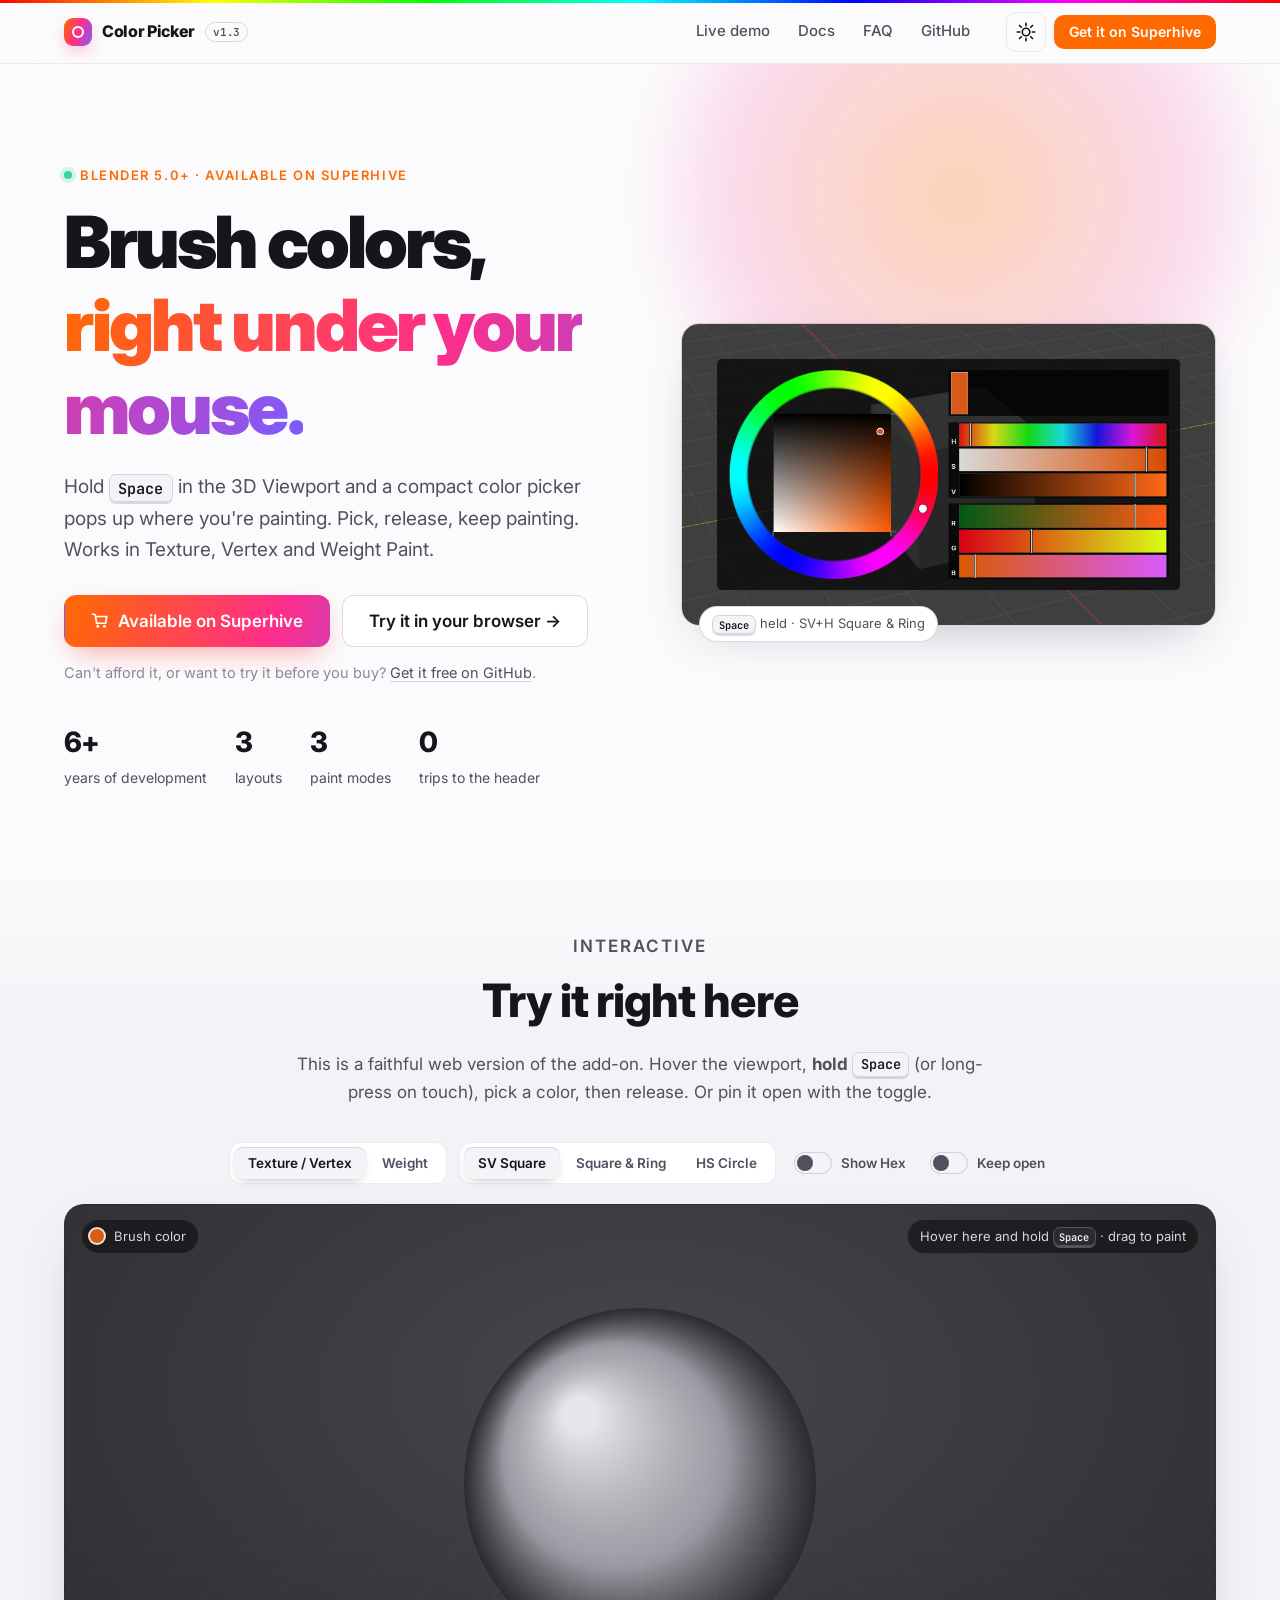
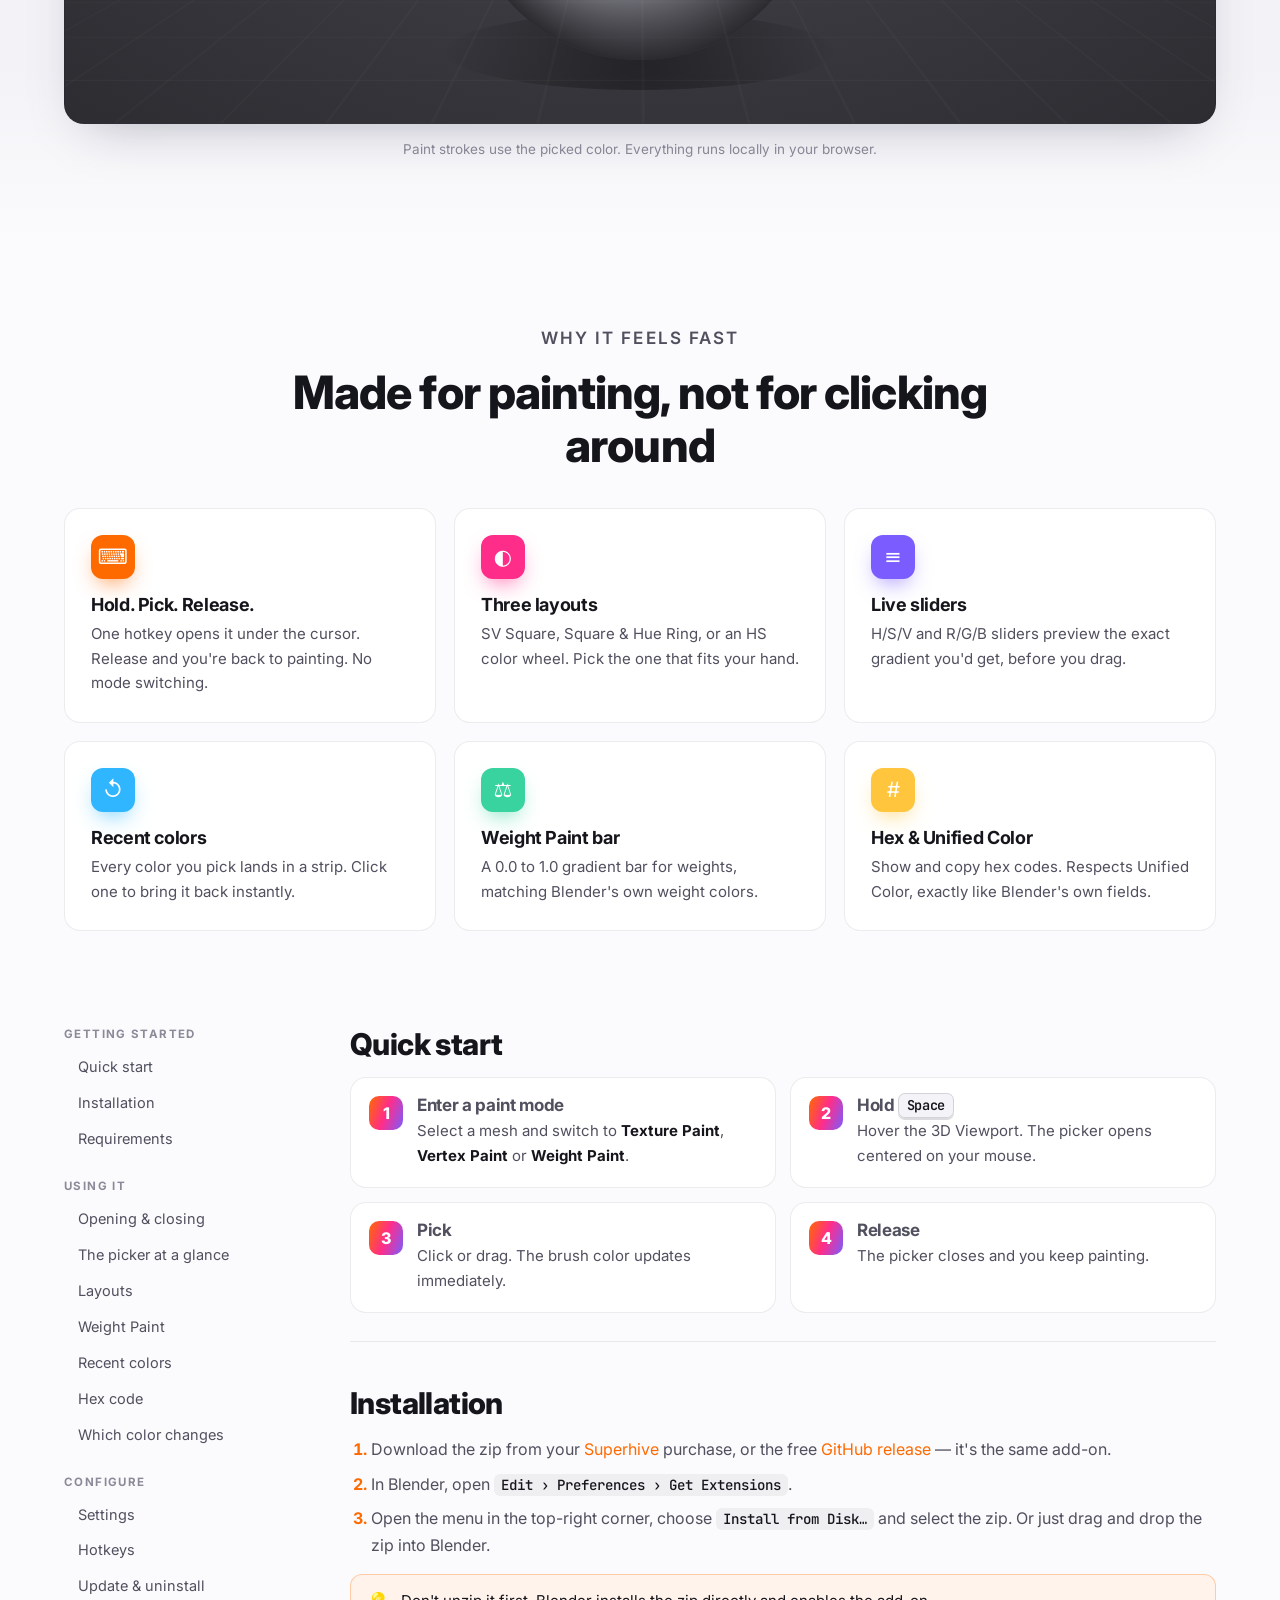
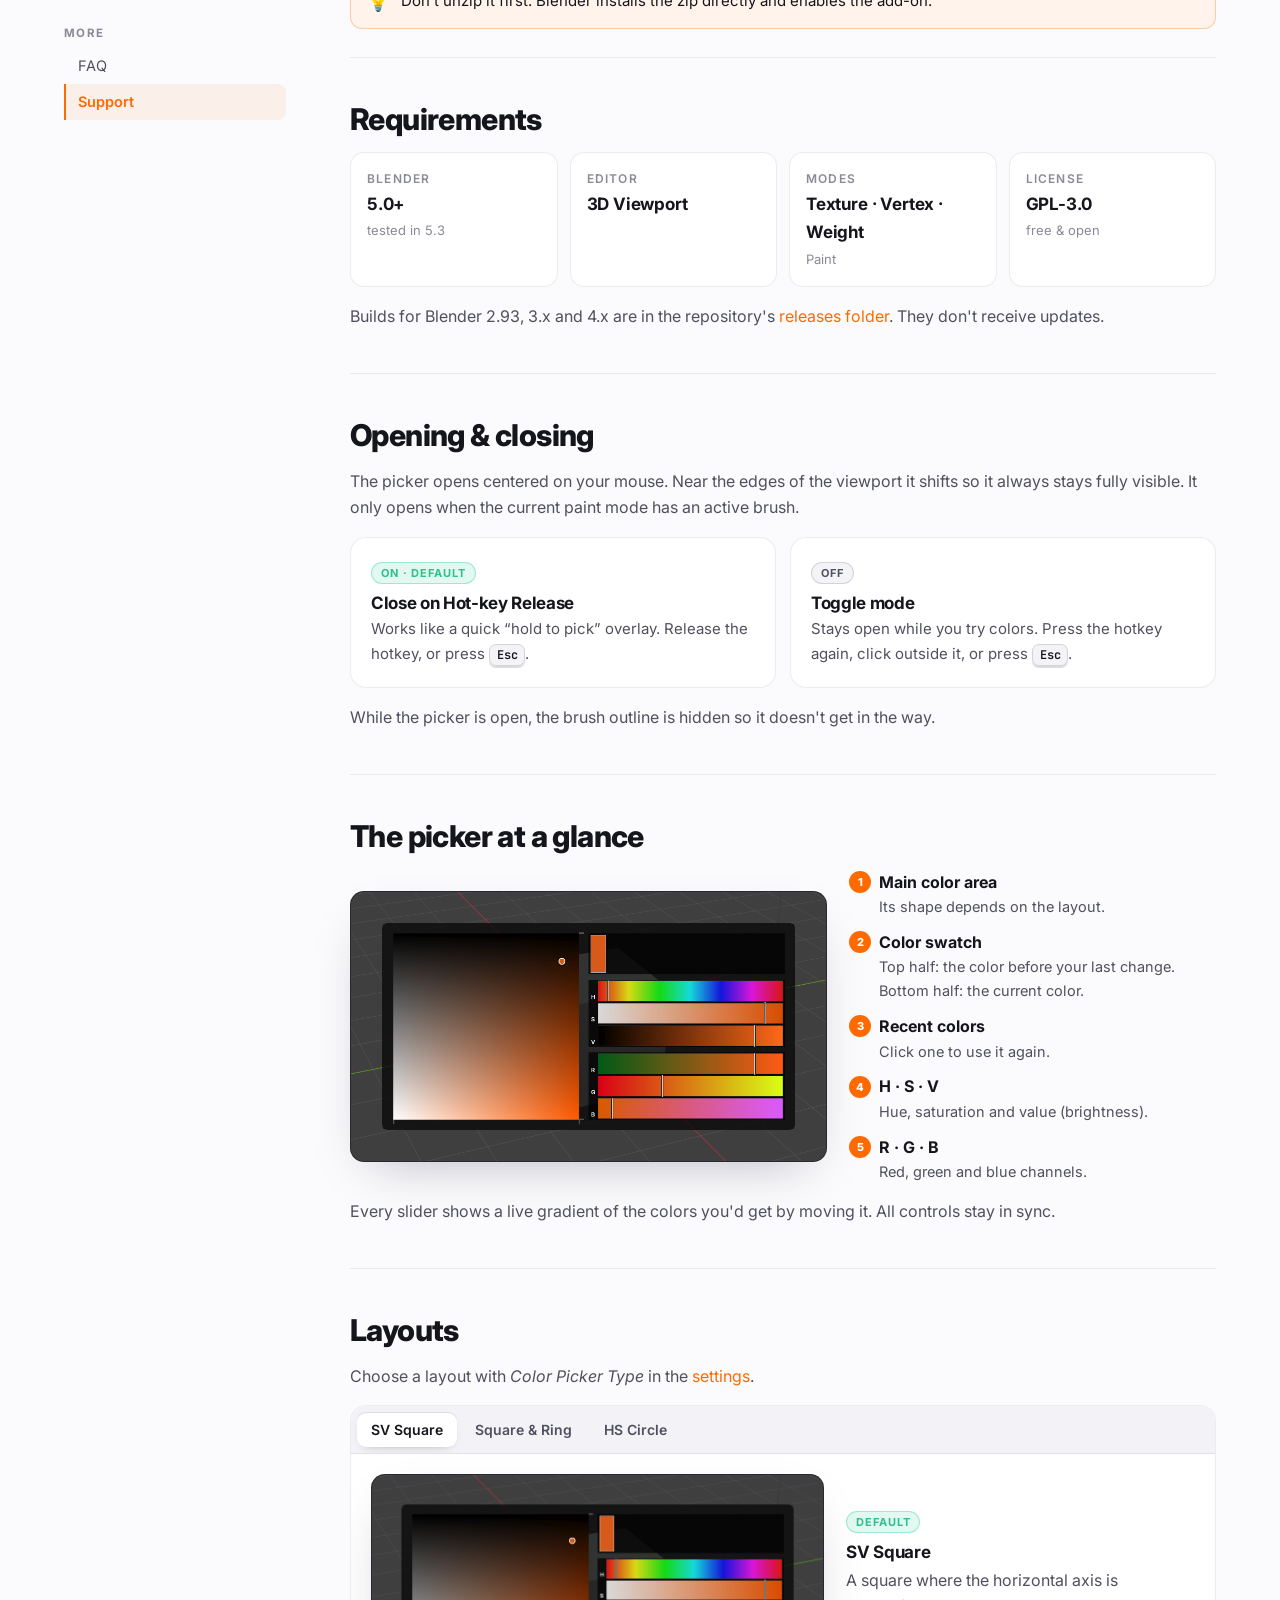
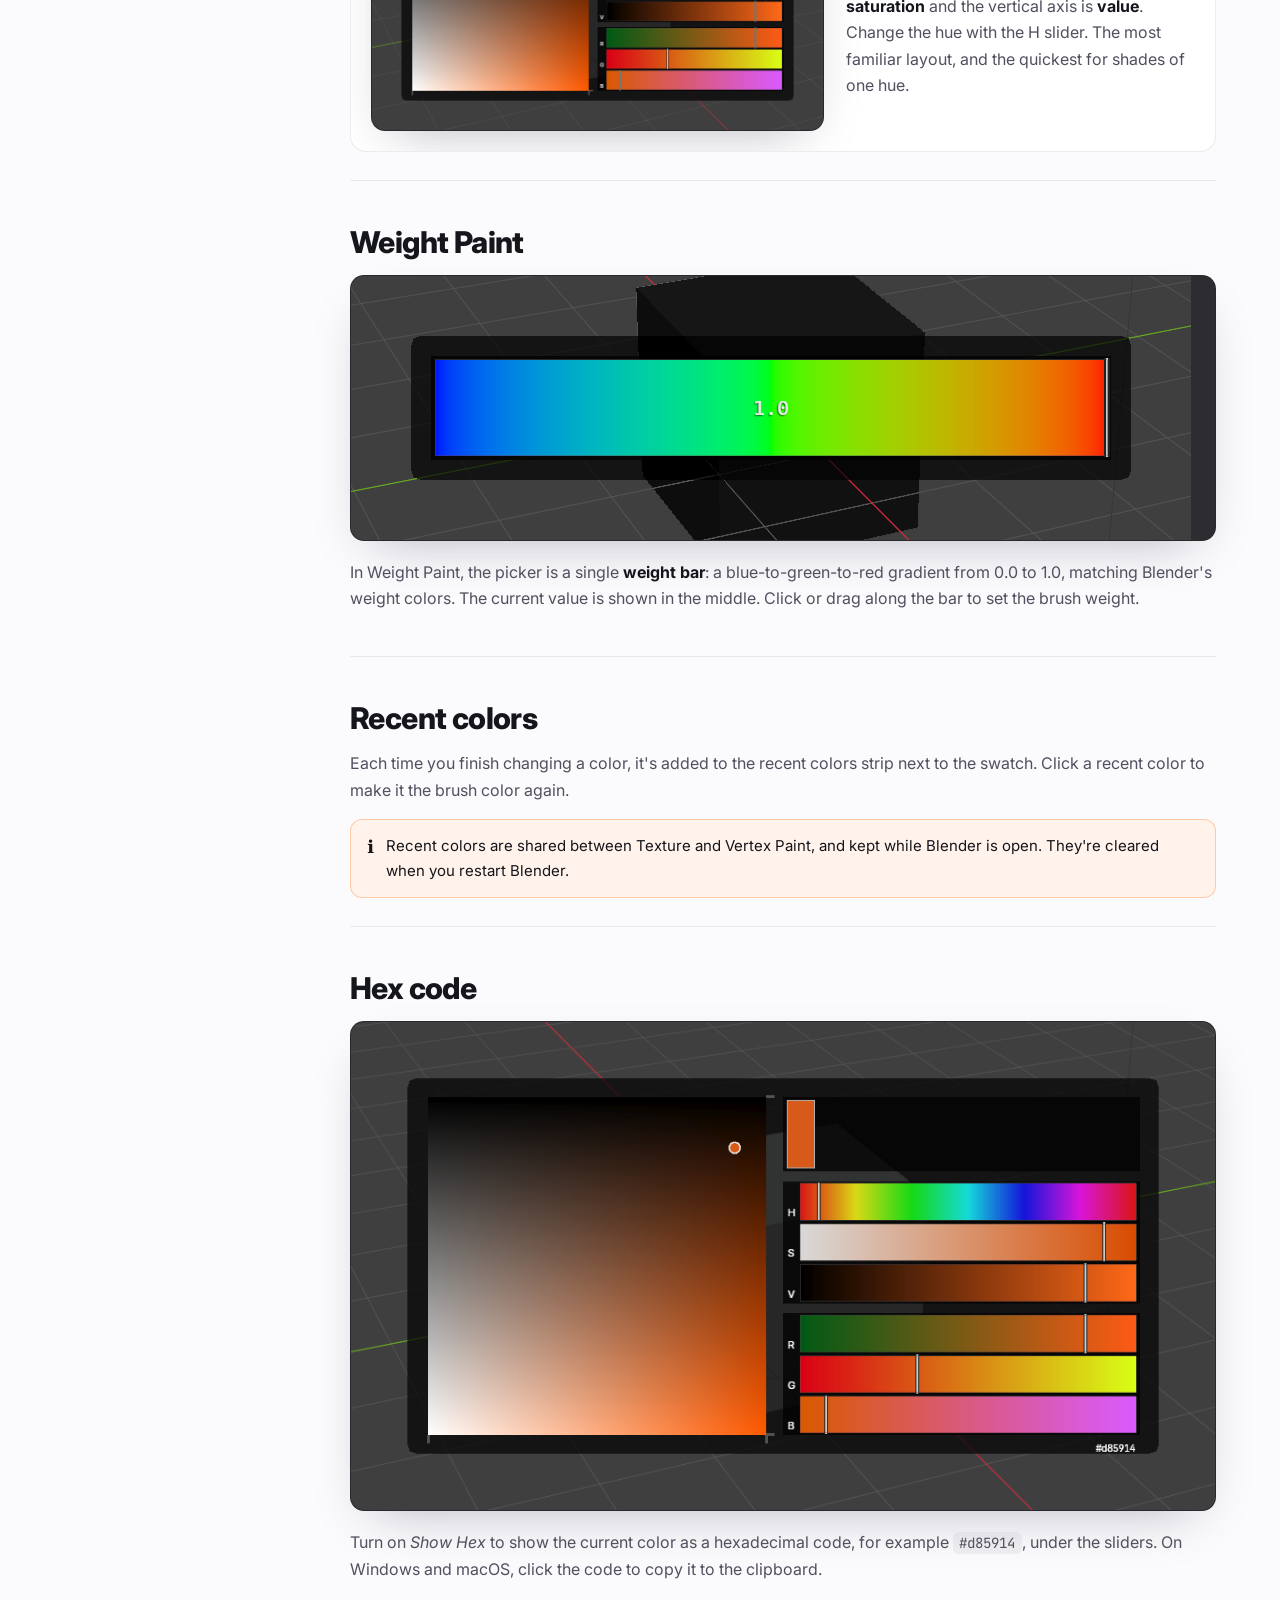
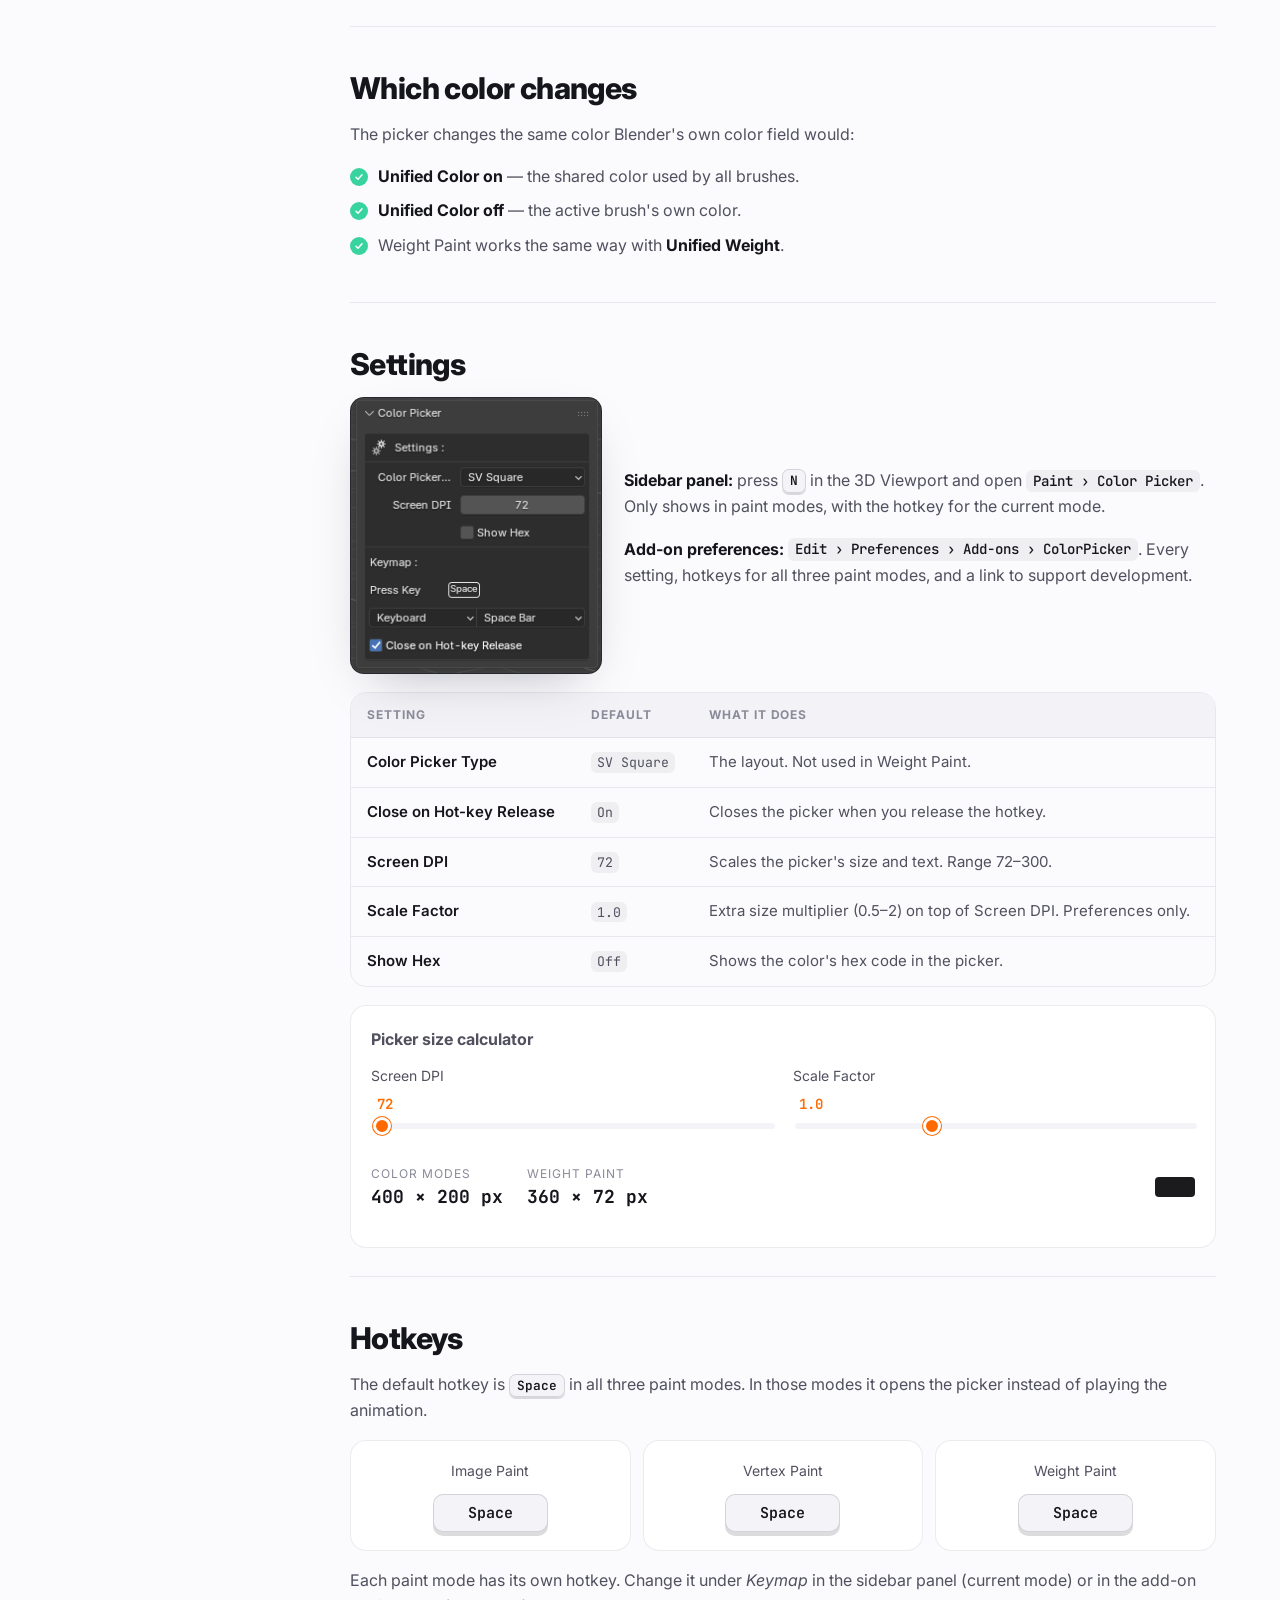
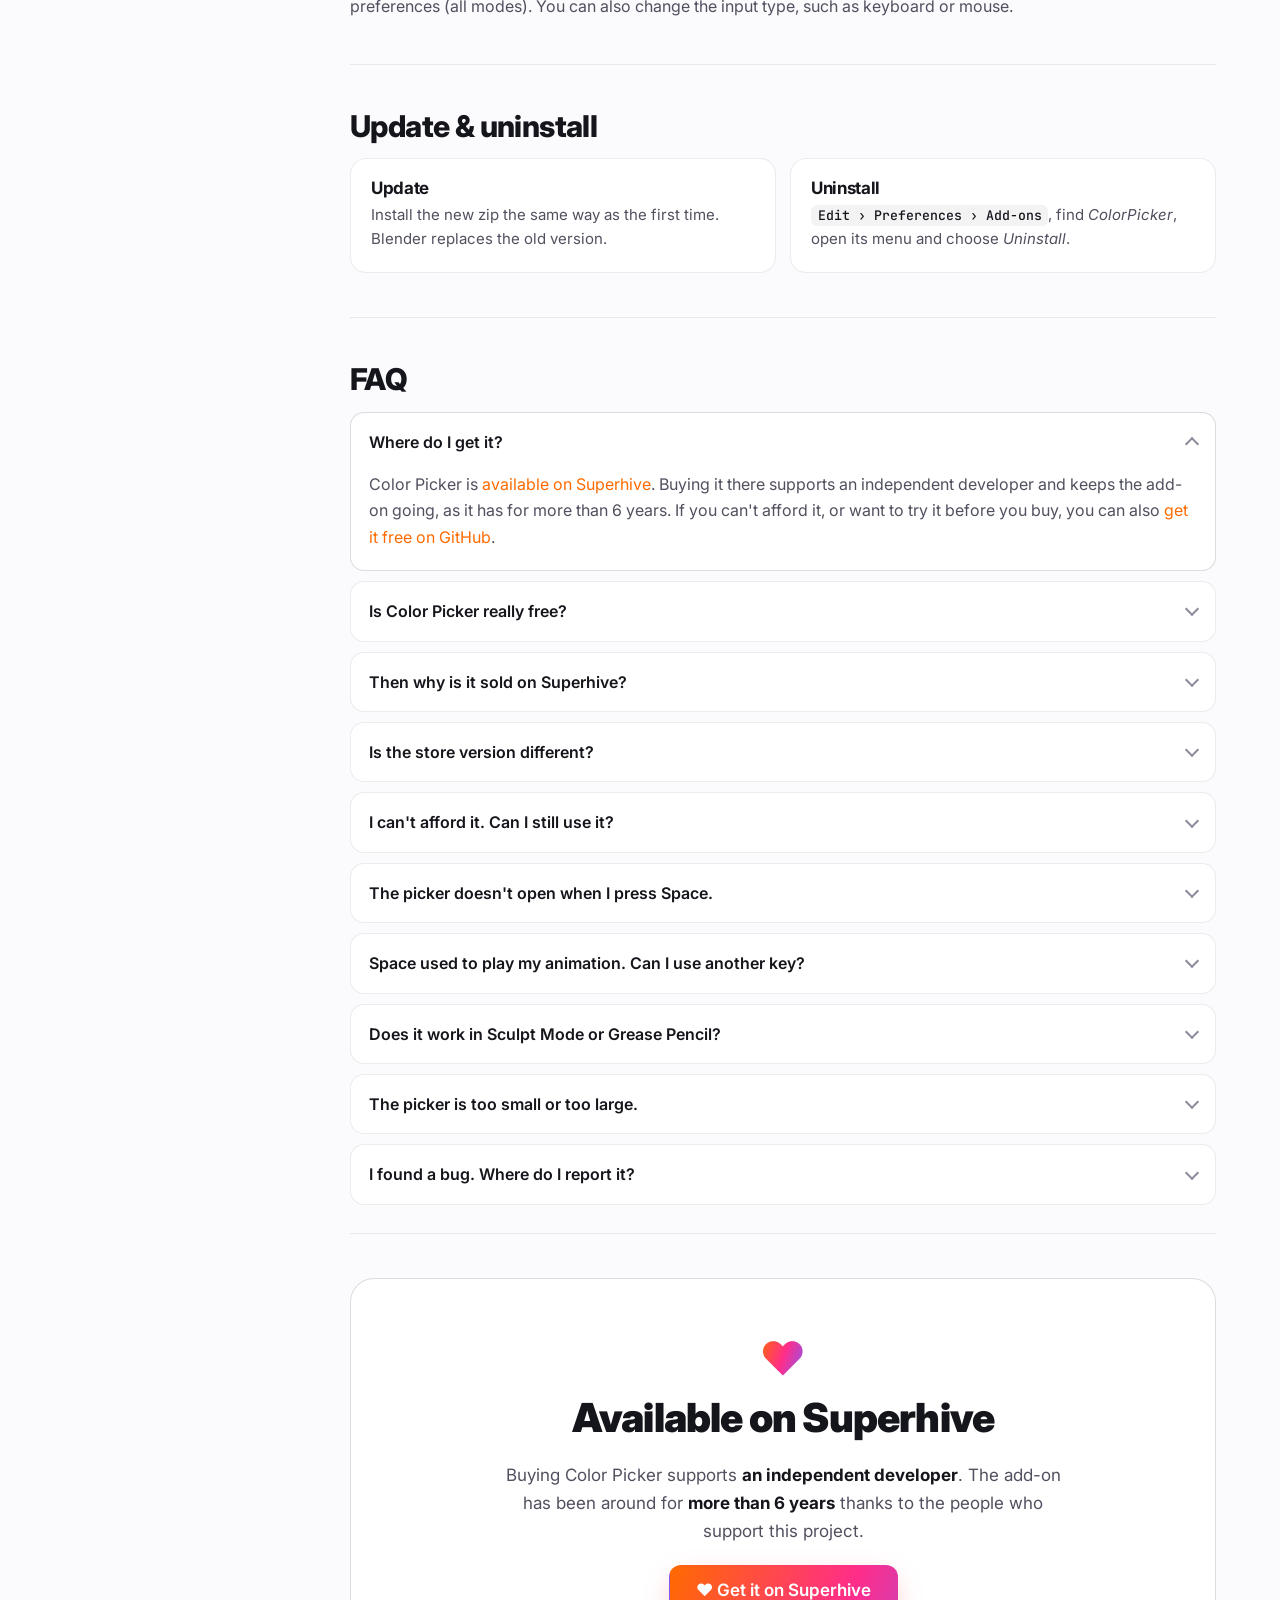
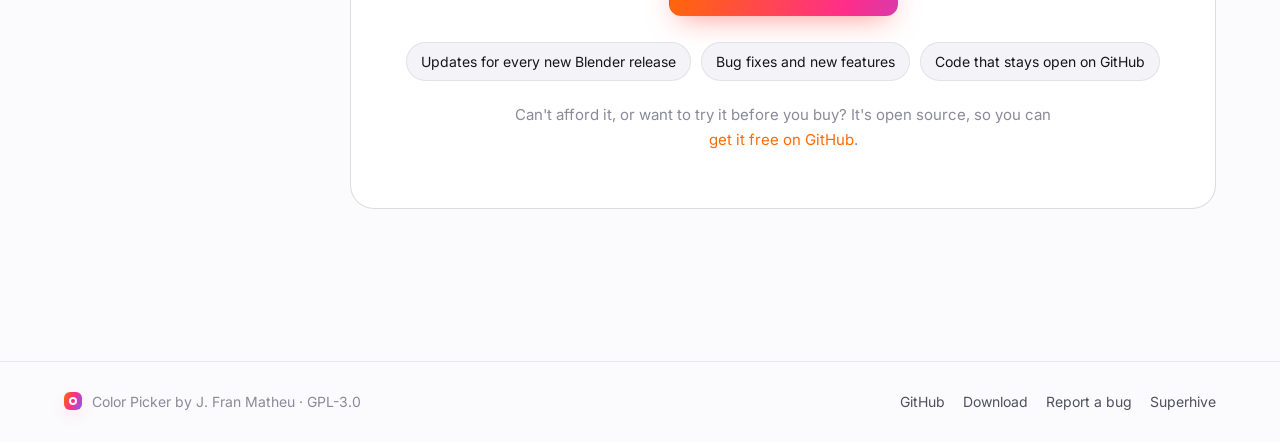
==== commit f6487547: "Docs site: lead with Superhive, free GitHub download as the alternative" ====
--- a/docs/index.html
+++ b/docs/index.html
@@ -15,6 +15,7 @@
 <link href="https://fonts.googleapis.com/css2?family=Inter:wght@400;500;600;700;800;900&family=JetBrains+Mono:wght@500&display=swap" rel="stylesheet">
 <link rel="stylesheet" href="assets/style.css">
 <script>
+  document.documentElement.classList.add('js');
   // Apply the saved theme before first paint to avoid a flash.
   try { const t = localStorage.getItem('cp-theme'); if (t) document.documentElement.dataset.theme = t;
         else if (matchMedia('(prefers-color-scheme: light)').matches) document.documentElement.dataset.theme = 'light'; } catch (e) {}
@@ -42,7 +43,7 @@
         <svg class="i-sun" viewBox="0 0 24 24" aria-hidden="true"><circle cx="12" cy="12" r="4.5"/><path d="M12 1.5v3M12 19.5v3M4.2 4.2l2.1 2.1M17.7 17.7l2.1 2.1M1.5 12h3M19.5 12h3M4.2 19.8l2.1-2.1M17.7 6.3l2.1-2.1"/></svg>
         <svg class="i-moon" viewBox="0 0 24 24" aria-hidden="true"><path d="M20.5 14.5A8.5 8.5 0 1 1 9.5 3.5a7 7 0 0 0 11 11z"/></svg>
       </button>
-      <a class="btn btn-sm btn-accent" href="https://superhivemarket.com/products/color-picker" target="_blank" rel="noopener">♥ Support</a>
+      <a class="btn btn-sm btn-accent" href="https://superhivemarket.com/products/color-picker" target="_blank" rel="noopener">Get it on Superhive</a>
       <button class="icon-btn menu-btn" id="menu-btn" aria-label="Open documentation menu" aria-expanded="false" aria-controls="sidebar">
         <svg viewBox="0 0 24 24" aria-hidden="true"><path d="M4 7h16M4 12h16M4 17h16"/></svg>
       </button>
@@ -57,17 +58,19 @@
   <div class="hero-glow" aria-hidden="true"></div>
   <div class="wrap hero-grid">
     <div class="hero-copy reveal">
-      <p class="eyebrow"><span class="dot"></span> Blender 5.0+ · Free &amp; open source</p>
+      <p class="eyebrow"><span class="dot"></span> Blender 5.0+ · Available on Superhive</p>
       <h1>Brush colors,<br><span class="grad-text">right under your mouse.</span></h1>
       <p class="lead">Hold <kbd>Space</kbd> in the 3D Viewport and a compact color picker pops up where you're painting. Pick, release, keep painting. Works in Texture, Vertex and Weight Paint.</p>
       <div class="hero-ctas">
-        <a class="btn btn-primary" href="https://github.com/jfranmatheu/Blender-Color-Picker/releases/latest">
-          <svg viewBox="0 0 24 24" aria-hidden="true"><path d="M12 3v12m0 0l-5-5m5 5l5-5M4 19h16"/></svg>
-          Download free
+        <a class="btn btn-primary btn-lg" href="https://superhivemarket.com/products/color-picker" target="_blank" rel="noopener">
+          <svg viewBox="0 0 24 24" aria-hidden="true"><path d="M6 6h15l-1.5 9h-12zM6 6L5 3H2M9 20a1 1 0 1 0 0-2 1 1 0 0 0 0 2zm9 0a1 1 0 1 0 0-2 1 1 0 0 0 0 2z"/></svg>
+          Available on Superhive
         </a>
-        <a class="btn btn-ghost" href="#demo">Try it in your browser →</a>
-      </div>
+        <a class="btn btn-ghost btn-lg" href="#demo">Try it in your browser →</a>
+      </div>
+      <p class="hero-free">Can't afford it, or want to try it before you buy? <a href="https://github.com/jfranmatheu/Blender-Color-Picker/releases/latest">Get it free on GitHub</a>.</p>
       <ul class="hero-meta">
+        <li><strong>6+</strong> years of development</li>
         <li><strong>3</strong> layouts</li>
         <li><strong>3</strong> paint modes</li>
         <li><strong>0</strong> trips to the header</li>
@@ -191,7 +194,7 @@
     <section id="installation" class="doc reveal">
       <h2><a href="#installation" class="anchor">#</a>Installation</h2>
       <ol class="plain">
-        <li>Download the zip from the <a href="https://github.com/jfranmatheu/Blender-Color-Picker/releases/latest">latest release</a> (or your <a href="https://superhivemarket.com/products/color-picker">Superhive</a> purchase — it's the same add-on).</li>
+        <li>Download the zip from your <a href="https://superhivemarket.com/products/color-picker">Superhive</a> purchase, or the free <a href="https://github.com/jfranmatheu/Blender-Color-Picker/releases/latest">GitHub release</a> — it's the same add-on.</li>
         <li>In Blender, open <span class="path">Edit › Preferences › Get Extensions</span>.</li>
         <li>Open the menu in the top-right corner, choose <span class="path">Install from Disk…</span> and select the zip. Or just drag and drop the zip into Blender.</li>
       </ol>
@@ -343,6 +346,7 @@
     <section id="faq" class="doc reveal">
       <h2><a href="#faq" class="anchor">#</a>FAQ</h2>
       <div class="faq">
+        <details open><summary>Where do I get it?</summary><p>Color Picker is <a href="https://superhivemarket.com/products/color-picker">available on Superhive</a>. Buying it there supports an independent developer and keeps the add-on going, as it has for more than 6 years. If you can't afford it, or want to try it before you buy, you can also <a href="https://github.com/jfranmatheu/Blender-Color-Picker/releases/latest">get it free on GitHub</a>.</p></details>
         <details><summary>Is Color Picker really free?</summary><p>Yes. It's free and open source under GPL-3.0, the same family of license as Blender. Download it from the <a href="https://github.com/jfranmatheu/Blender-Color-Picker/releases/latest">latest release</a>, use it in personal and commercial work, study the code and share it.</p></details>
         <details><summary>Then why is it sold on Superhive?</summary><p>Buying it is how you support development. It's made by one independent developer, and every Blender release can break add-ons. Purchases pay for updates, fixes and features, and keep it free for students, hobbyists and artists who can't pay for tools right now.</p></details>
         <details><summary>Is the store version different?</summary><p>No. It's the same add-on. Buying it doesn't unlock extra features; it supports the project.</p></details>
@@ -359,14 +363,15 @@
       <div class="support-card">
         <div class="support-glow" aria-hidden="true"></div>
         <div class="heart" aria-hidden="true">♥</div>
-        <h2>Free and open, just like Blender</h2>
-        <p>Color Picker is made by one independent developer. <strong>Thanks to your support, it stays open, free and public</strong> — for you, and for students and artists who can't pay for tools right now.</p>
+        <h2>Available on Superhive</h2>
+        <p>Buying Color Picker supports <strong>an independent developer</strong>. The add-on has been around for <strong>more than 6 years</strong> thanks to the people who support this project.</p>
+        <a class="btn btn-primary btn-lg" href="https://superhivemarket.com/products/color-picker" target="_blank" rel="noopener">♥ Get it on Superhive</a>
         <ul class="support-points">
           <li>Updates for every new Blender release</li>
           <li>Bug fixes and new features</li>
           <li>Code that stays open on GitHub</li>
         </ul>
-        <a class="btn btn-primary btn-lg" href="https://superhivemarket.com/products/color-picker" target="_blank" rel="noopener">♥ Get it on Superhive</a>
+        <p class="support-free">Can't afford it, or want to try it before you buy? It's open source, so you can <a href="https://github.com/jfranmatheu/Blender-Color-Picker/releases/latest">get it free on GitHub</a>.</p>
       </div>
     </section>
 
--- a/docs/assets/style.css
+++ b/docs/assets/style.css
@@ -133,6 +133,10 @@
 .hero h1 { font-size: clamp(40px, 6vw, 72px); font-weight: 900; letter-spacing: -.04em; margin-bottom: 22px; }
 .lead { font-size: clamp(17px, 1.6vw, 19px); color: var(--text-2); max-width: 540px; margin-bottom: 30px; }
 .hero-ctas { display: flex; flex-wrap: wrap; gap: 12px; margin-bottom: 36px; }
+.hero-ctas { margin-bottom: 14px; }
+.hero-free { font-size: 14.5px; color: var(--text-3); margin-bottom: 34px; }
+.hero-free a { color: var(--text-2); text-decoration: underline; text-decoration-color: var(--border-2); }
+.hero-free a:hover { color: var(--accent); text-decoration-color: currentColor; }
 .hero-meta { display: flex; flex-wrap: wrap; gap: 28px; list-style: none; padding: 0; margin: 0; color: var(--text-2); font-size: 14px; }
 .hero-meta strong { display: block; font-size: 28px; font-weight: 800; color: var(--text); letter-spacing: -.03em; }
 .hero-shot { margin: 0; position: relative; transform: perspective(1400px) rotateY(-9deg) rotateX(4deg); transition: transform .6s var(--ease); }
@@ -352,7 +356,8 @@
 .support-card p { max-width: 560px; margin: 0 auto 20px; font-size: 17px; }
 .heart { font-size: 46px; line-height: 1; margin-bottom: 14px; background: var(--grad); -webkit-background-clip: text; background-clip: text; color: transparent; animation: beat 1.6s ease-in-out infinite; display: inline-block; }
 @keyframes beat { 0%, 100% { transform: scale(1); } 15% { transform: scale(1.18); } 30% { transform: scale(1); } 45% { transform: scale(1.1); } }
-.support-points { list-style: none; padding: 0; margin: 0 0 28px; display: flex; flex-wrap: wrap; justify-content: center; gap: 10px; }
+.support-free { font-size: 15px !important; color: var(--text-3) !important; margin: 0 auto !important; }
+.support-points { list-style: none; padding: 0; margin: 26px 0 22px; display: flex; flex-wrap: wrap; justify-content: center; gap: 10px; }
 .support-points li { font-size: 14px; color: var(--text); padding: 7px 14px; border-radius: 99px; background: var(--surface-2); border: 1px solid var(--border); }
 
 /* ---------- Footer & toast ---------- */
@@ -365,9 +370,9 @@
 .toast.show { opacity: 1; transform: translate(-50%, 0); }
 
 /* ---------- Reveal on scroll ---------- */
-.reveal { opacity: 0; transform: translateY(18px); transition: opacity .7s var(--ease), transform .7s var(--ease); }
-.reveal.in { opacity: 1; transform: none; }
-.no-js .reveal { opacity: 1; transform: none; }
+/* Only hide before reveal when JS is running, so content is never lost without it. */
+.js .reveal { opacity: 0; transform: translateY(18px); transition: opacity .7s var(--ease), transform .7s var(--ease); }
+.js .reveal.in { opacity: 1; transform: none; }
 
 /* ---------- Responsive ---------- */
 @media (max-width: 1000px) {
@@ -407,5 +412,5 @@
 }
 @media (prefers-reduced-motion: reduce) {
   *, *::before, *::after { animation: none !important; transition: none !important; scroll-behavior: auto !important; }
-  .reveal { opacity: 1; transform: none; }
-}
+  .js .reveal { opacity: 1; transform: none; }
+}
